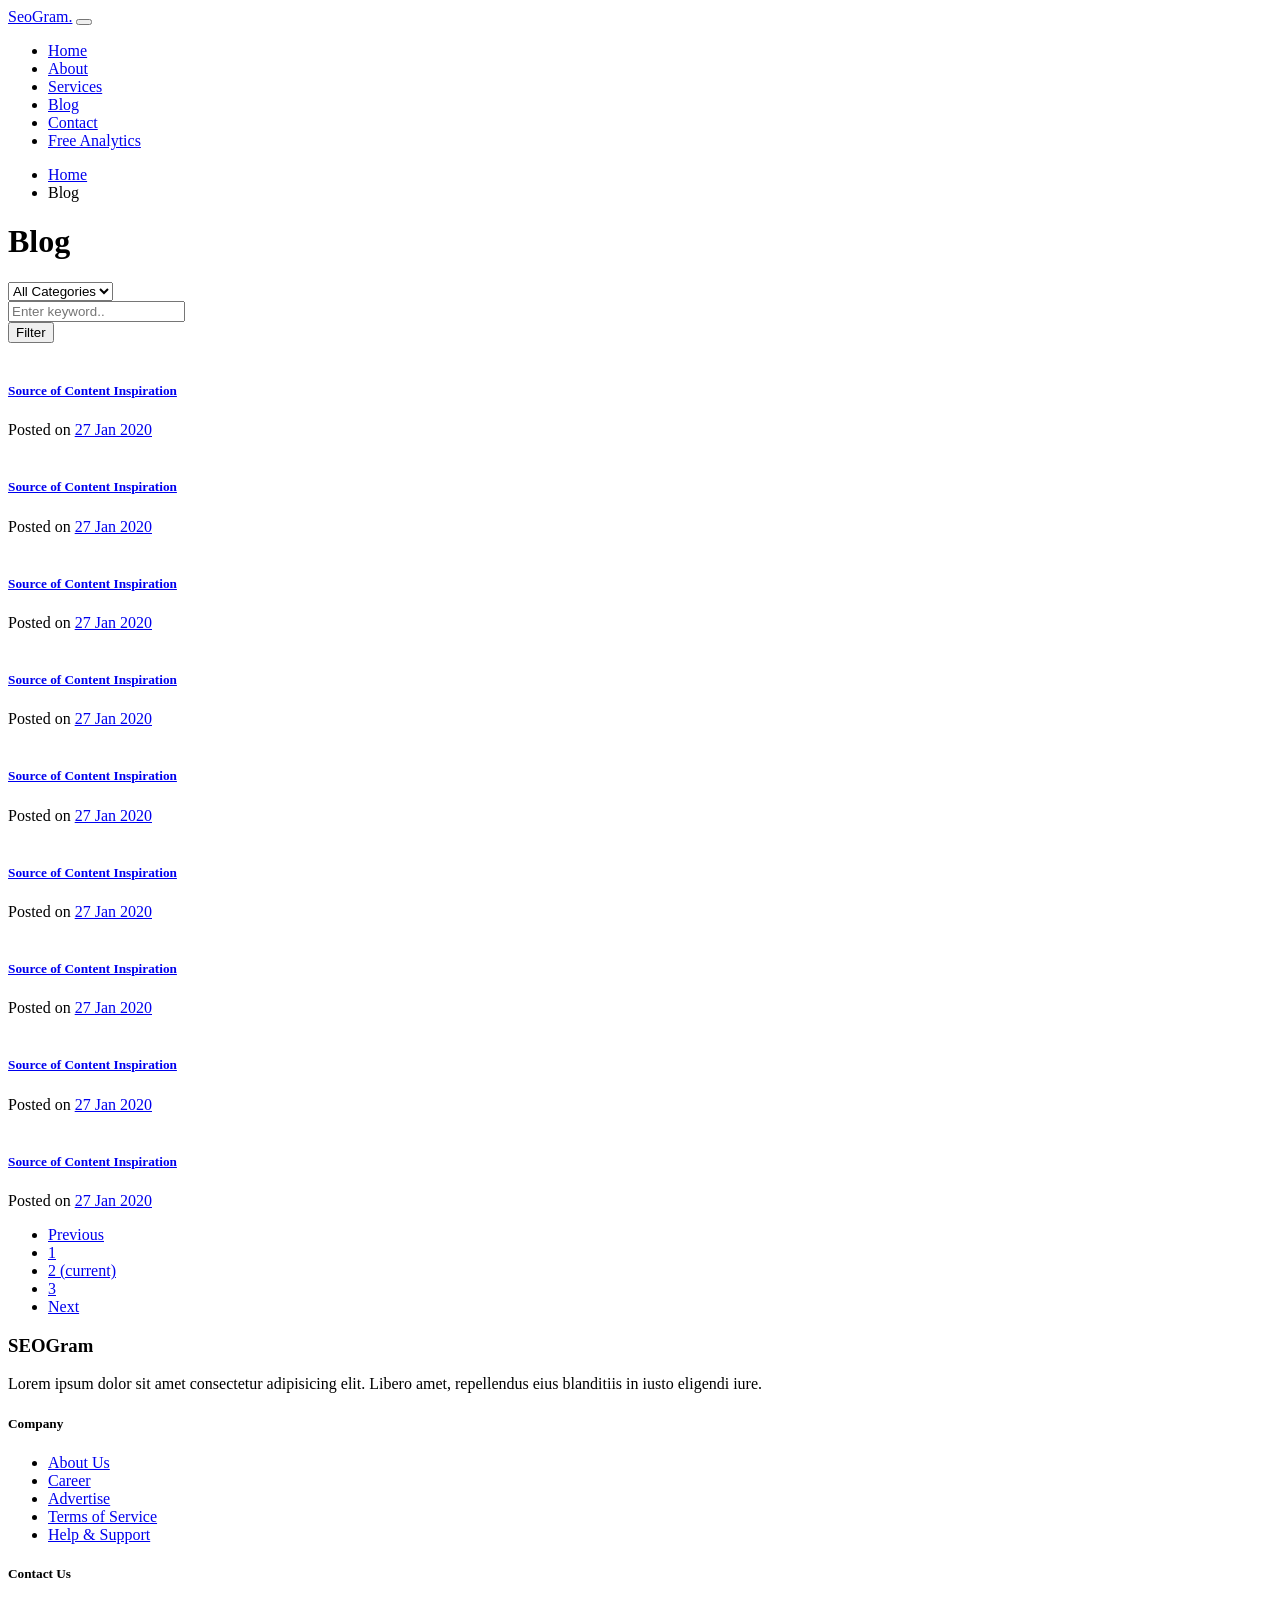
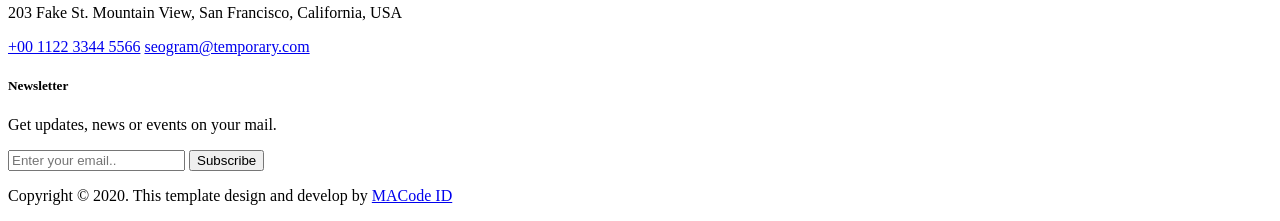
==== blog/index.html @ d282a87a "s" ====
<!DOCTYPE html>
<html lang="en">
<head>
  <meta charset="UTF-8">
  <meta name="viewport" content="width=device-width, initial-scale=1.0">

  <meta http-equiv="X-UA-Compatible" content="ie=edge">

  <meta name="copyright" content="MACode ID, https://macodeid.com/">

  <title>SeoGram - SEO Agency Template</title>

  <link rel="stylesheet" href="assets/css/maicons.css">

  <link rel="stylesheet" href="assets/css/bootstrap.css">

  <link rel="stylesheet" href="assets/vendor/animate/animate.css">

  <link rel="stylesheet" href="assets/css/theme.css">
</head>
<body>

  <!-- Back to top button -->
  <div class="back-to-top"></div>
  
  <header>
    <nav class="navbar navbar-expand-lg navbar-light bg-white sticky" data-offset="300">
      <div class="container">
        <a href="#" class="navbar-brand">Seo<span class="text-primary">Gram.</span></a>

        <button class="navbar-toggler" data-toggle="collapse" data-target="#navbarContent" aria-controls="navbarContent" aria-expanded="false" aria-label="Toggle navigation">
          <span class="navbar-toggler-icon"></span>
        </button>

        <div class="navbar-collapse collapsed" id="navbarContent">
          <ul class="navbar-nav ml-auto">
            <li class="nav-item">
              <a class="nav-link" href="index.html">Home</a>
            </li>
            <li class="nav-item">
              <a class="nav-link" href="about.html">About</a>
            </li>
            <li class="nav-item">
              <a class="nav-link" href="service.html">Services</a>
            </li>
            <li class="nav-item active">
              <a class="nav-link" href="blog.html">Blog</a>
            </li>
            <li class="nav-item">
              <a class="nav-link" href="contact.html">Contact</a>
            </li>
            <li class="nav-item">
              <a class="btn btn-primary ml-lg-2" href="#">Free Analytics</a>
            </li>
          </ul>
        </div>

      </div>
    </nav>

    <div class="container">
      <div class="page-banner">
        <div class="row justify-content-center align-items-center h-100">
          <div class="col-md-6">
            <nav aria-label="Breadcrumb">
              <ul class="breadcrumb justify-content-center py-0 bg-transparent">
                <li class="breadcrumb-item"><a href="index.html">Home</a></li>
                <li class="breadcrumb-item active">Blog</li>
              </ul>
            </nav>
            <h1 class="text-center">Blog</h1>
          </div>
        </div>
      </div>
    </div>
  </header>

  <div class="page-section">
    <div class="container">
      <div class="row">
        <div class="col-sm-10">
          <form action="#" class="form-search-blog">
            <div class="input-group">
              <div class="input-group-prepend">
                <select id="categories" class="custom-select bg-light">
                  <option>All Categories</option>
                  <option value="travel">Travel</option>
                  <option value="lifestyle">LifeStyle</option>
                  <option value="healthy">Healthy</option>
                  <option value="food">Food</option>
                </select>
              </div>
              <input type="text" class="form-control" placeholder="Enter keyword..">
            </div>
          </form>
        </div>
        <div class="col-sm-2 text-sm-right">
          <button class="btn btn-secondary">Filter <span class="mai-filter"></span></button>
        </div>
      </div>

      <div class="row my-5">
        <div class="col-lg-4 py-3">
          <div class="card-blog">
            <div class="header">
              <div class="post-thumb">
                <img src="assets/img/blog/blog-1.jpg" alt="">
              </div>
            </div>
            <div class="body">
              <h5 class="post-title"><a href="blog-details.html">Source of Content Inspiration</a></h5>
              <div class="post-date">Posted on <a href="#">27 Jan 2020</a></div>
            </div>
          </div>
        </div>
        
        <div class="col-lg-4 py-3">
          <div class="card-blog">
            <div class="header">
              <div class="post-thumb">
                <img src="assets/img/blog/blog-2.jpg" alt="">
              </div>
            </div>
            <div class="body">
              <h5 class="post-title"><a href="blog-details.html">Source of Content Inspiration</a></h5>
              <div class="post-date">Posted on <a href="#">27 Jan 2020</a></div>
            </div>
          </div>
        </div>

        <div class="col-lg-4 py-3">
          <div class="card-blog">
            <div class="header">
              <div class="post-thumb">
                <img src="assets/img/blog/blog-3.jpg" alt="">
              </div>
            </div>
            <div class="body">
              <h5 class="post-title"><a href="blog-details.html">Source of Content Inspiration</a></h5>
              <div class="post-date">Posted on <a href="#">27 Jan 2020</a></div>
            </div>
          </div>
        </div>

        <div class="col-lg-4 py-3">
          <div class="card-blog">
            <div class="header">
              <div class="post-thumb">
                <img src="assets/img/blog/blog-4.jpg" alt="">
              </div>
            </div>
            <div class="body">
              <h5 class="post-title"><a href="blog-details.html">Source of Content Inspiration</a></h5>
              <div class="post-date">Posted on <a href="#">27 Jan 2020</a></div>
            </div>
          </div>
        </div>
        
        <div class="col-lg-4 py-3">
          <div class="card-blog">
            <div class="header">
              <div class="post-thumb">
                <img src="assets/img/blog/blog-5.jpg" alt="">
              </div>
            </div>
            <div class="body">
              <h5 class="post-title"><a href="blog-details.html">Source of Content Inspiration</a></h5>
              <div class="post-date">Posted on <a href="#">27 Jan 2020</a></div>
            </div>
          </div>
        </div>

        <div class="col-lg-4 py-3">
          <div class="card-blog">
            <div class="header">
              <div class="post-thumb">
                <img src="assets/img/blog/blog-6.jpg" alt="">
              </div>
            </div>
            <div class="body">
              <h5 class="post-title"><a href="blog-details.html">Source of Content Inspiration</a></h5>
              <div class="post-date">Posted on <a href="#">27 Jan 2020</a></div>
            </div>
          </div>
        </div>

        <div class="col-lg-4 py-3">
          <div class="card-blog">
            <div class="header">
              <div class="post-thumb">
                <img src="assets/img/blog/blog-1.jpg" alt="">
              </div>
            </div>
            <div class="body">
              <h5 class="post-title"><a href="blog-details.html">Source of Content Inspiration</a></h5>
              <div class="post-date">Posted on <a href="#">27 Jan 2020</a></div>
            </div>
          </div>
        </div>
        
        <div class="col-lg-4 py-3">
          <div class="card-blog">
            <div class="header">
              <div class="post-thumb">
                <img src="assets/img/blog/blog-2.jpg" alt="">
              </div>
            </div>
            <div class="body">
              <h5 class="post-title"><a href="blog-details.html">Source of Content Inspiration</a></h5>
              <div class="post-date">Posted on <a href="#">27 Jan 2020</a></div>
            </div>
          </div>
        </div>

        <div class="col-lg-4 py-3">
          <div class="card-blog">
            <div class="header">
              <div class="post-thumb">
                <img src="assets/img/blog/blog-3.jpg" alt="">
              </div>
            </div>
            <div class="body">
              <h5 class="post-title"><a href="blog-details.html">Source of Content Inspiration</a></h5>
              <div class="post-date">Posted on <a href="#">27 Jan 2020</a></div>
            </div>
          </div>
        </div>

      </div>

      <nav aria-label="Page Navigation">
        <ul class="pagination justify-content-center">
          <li class="page-item disabled">
            <a class="page-link" href="#" tabindex="-1" aria-disabled="true">Previous</a>
          </li>
          <li class="page-item"><a class="page-link" href="#">1</a></li>
          <li class="page-item active" aria-current="page">
            <a class="page-link" href="#">2 <span class="sr-only">(current)</span></a>
          </li>
          <li class="page-item"><a class="page-link" href="#">3</a></li>
          <li class="page-item">
            <a class="page-link" href="#">Next</a>
          </li>
        </ul>
      </nav>

    </div>
  </div>

  <footer class="page-footer bg-image" style="background-image: url(../assets/img/world_pattern.svg);">
    <div class="container">
      <div class="row mb-5">
        <div class="col-lg-3 py-3">
          <h3>SEOGram</h3>
          <p>Lorem ipsum dolor sit amet consectetur adipisicing elit. Libero amet, repellendus eius blanditiis in iusto eligendi iure.</p>

          <div class="social-media-button">
            <a href="#"><span class="mai-logo-facebook-f"></span></a>
            <a href="#"><span class="mai-logo-twitter"></span></a>
            <a href="#"><span class="mai-logo-google-plus-g"></span></a>
            <a href="#"><span class="mai-logo-instagram"></span></a>
            <a href="#"><span class="mai-logo-youtube"></span></a>
          </div>
        </div>
        <div class="col-lg-3 py-3">
          <h5>Company</h5>
          <ul class="footer-menu">
            <li><a href="#">About Us</a></li>
            <li><a href="#">Career</a></li>
            <li><a href="#">Advertise</a></li>
            <li><a href="#">Terms of Service</a></li>
            <li><a href="#">Help & Support</a></li>
          </ul>
        </div>
        <div class="col-lg-3 py-3">
          <h5>Contact Us</h5>
          <p>203 Fake St. Mountain View, San Francisco, California, USA</p>
          <a href="#" class="footer-link">+00 1122 3344 5566</a>
          <a href="#" class="footer-link">seogram@temporary.com</a>
        </div>
        <div class="col-lg-3 py-3">
          <h5>Newsletter</h5>
          <p>Get updates, news or events on your mail.</p>
          <form action="#">
            <input type="text" class="form-control" placeholder="Enter your email..">
            <button type="submit" class="btn btn-success btn-block mt-2">Subscribe</button>
          </form>
        </div>
      </div>

      <p class="text-center" id="copyright">Copyright &copy; 2020. This template design and develop by <a href="https://macodeid.com/" target="_blank">MACode ID</a></p>
    </div>
  </footer>

<script src="assets/js/jquery-3.5.1.min.js"></script>

<script src="assets/js/bootstrap.bundle.min.js"></script>

<script src="assets/vendor/wow/wow.min.js"></script>

<script src="assets/js/theme.js"></script>

</body>
</html>
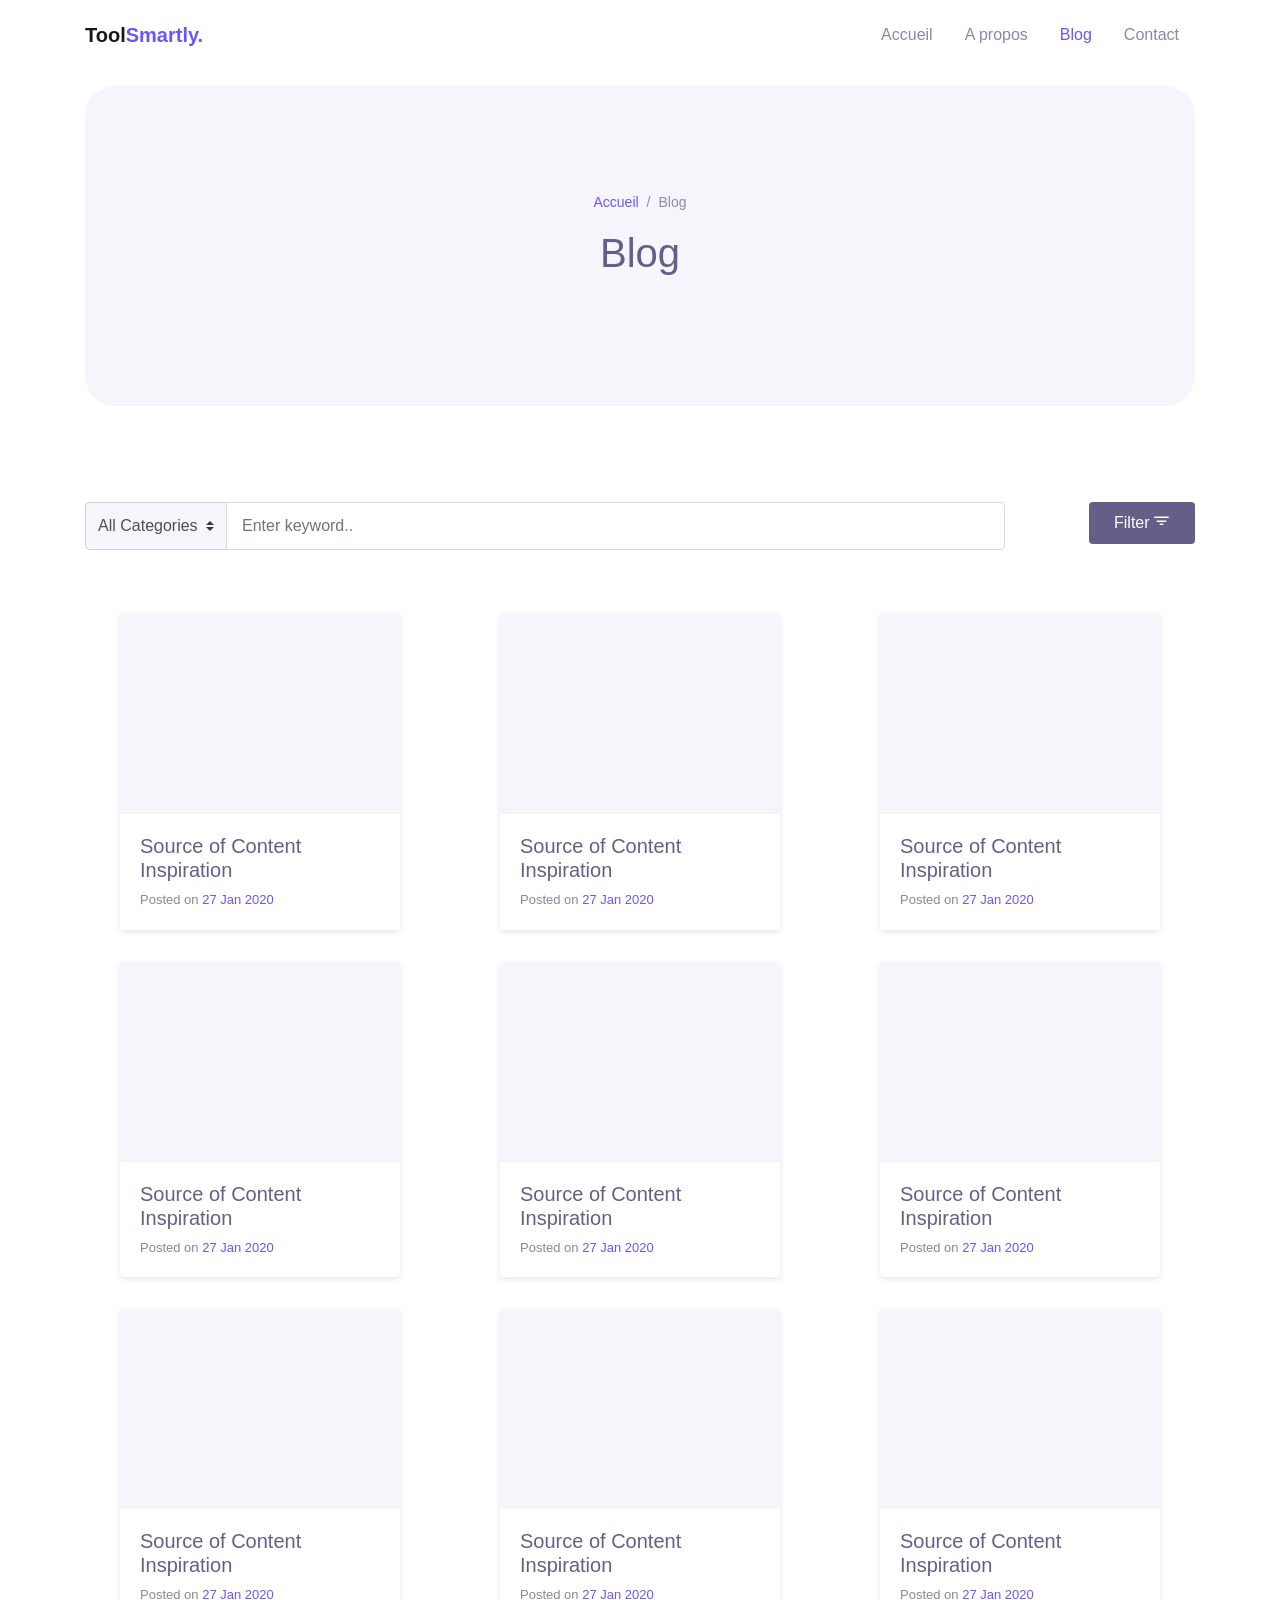
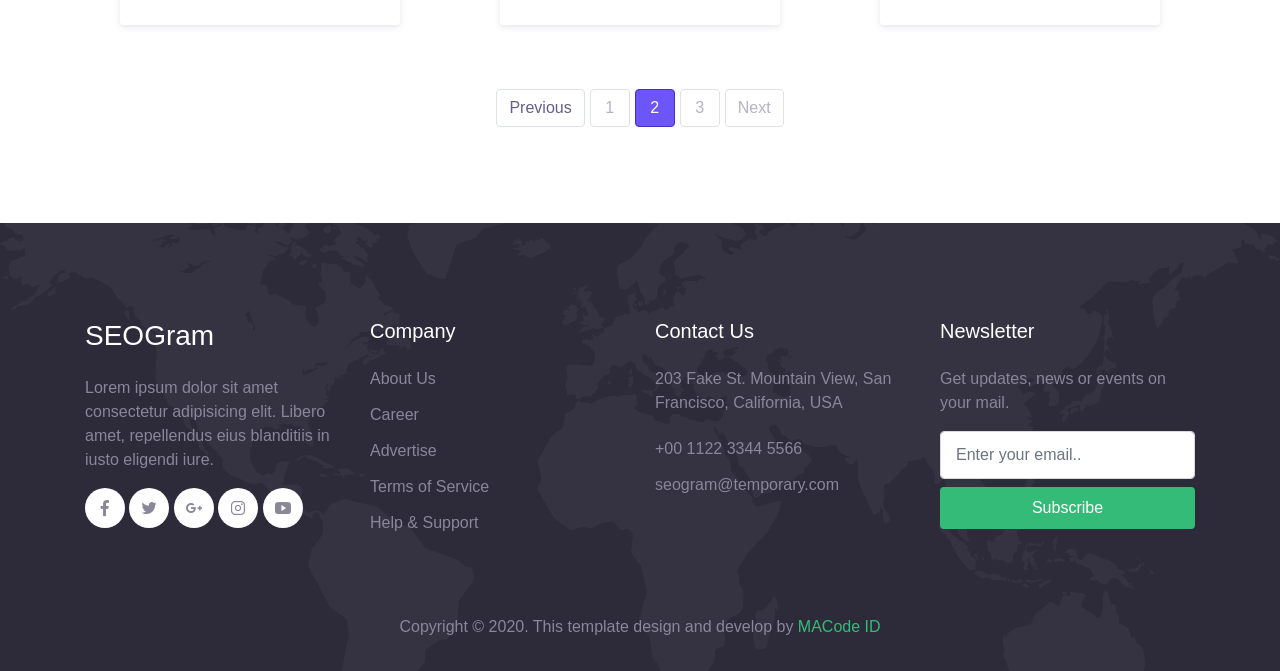
==== commit 8a64d5da: "s" ====
--- a/blog/index.html
+++ b/blog/index.html
@@ -1,22 +1,22 @@
 <!DOCTYPE html>
-<html lang="en">
+<html lang="fr">
 <head>
   <meta charset="UTF-8">
   <meta name="viewport" content="width=device-width, initial-scale=1.0">
 
   <meta http-equiv="X-UA-Compatible" content="ie=edge">
 
-  <meta name="copyright" content="MACode ID, https://macodeid.com/">
+  <meta name="copyright" content="ToolSmartly">
 
   <title>SeoGram - SEO Agency Template</title>
 
-  <link rel="stylesheet" href="assets/css/maicons.css">
-
-  <link rel="stylesheet" href="assets/css/bootstrap.css">
-
-  <link rel="stylesheet" href="assets/vendor/animate/animate.css">
-
-  <link rel="stylesheet" href="assets/css/theme.css">
+  <link rel="stylesheet" href="../assets/css/maicons.css">
+
+  <link rel="stylesheet" href="../assets/css/bootstrap.css">
+
+  <link rel="stylesheet" href="../assets/vendor/animate/animate.css">
+
+  <link rel="stylesheet" href="../assets/css/theme.css">
 </head>
 <body>
 
@@ -26,7 +26,7 @@
   <header>
     <nav class="navbar navbar-expand-lg navbar-light bg-white sticky" data-offset="300">
       <div class="container">
-        <a href="#" class="navbar-brand">Seo<span class="text-primary">Gram.</span></a>
+        <a href="/" class="navbar-brand">Tool<span class="text-primary">Smartly.</span></a>
 
         <button class="navbar-toggler" data-toggle="collapse" data-target="#navbarContent" aria-controls="navbarContent" aria-expanded="false" aria-label="Toggle navigation">
           <span class="navbar-toggler-icon"></span>
@@ -35,23 +35,19 @@
         <div class="navbar-collapse collapsed" id="navbarContent">
           <ul class="navbar-nav ml-auto">
             <li class="nav-item">
-              <a class="nav-link" href="index.html">Home</a>
+              <a class="nav-link" href="/">Accueil</a>
             </li>
             <li class="nav-item">
-              <a class="nav-link" href="about.html">About</a>
+              <a class="nav-link" href="a-propos">A propos</a>
             </li>
-            <li class="nav-item">
-              <a class="nav-link" href="service.html">Services</a>
-            </li>
+
             <li class="nav-item active">
               <a class="nav-link" href="blog.html">Blog</a>
             </li>
             <li class="nav-item">
               <a class="nav-link" href="contact.html">Contact</a>
             </li>
-            <li class="nav-item">
-              <a class="btn btn-primary ml-lg-2" href="#">Free Analytics</a>
-            </li>
+
           </ul>
         </div>
 
@@ -64,7 +60,7 @@
           <div class="col-md-6">
             <nav aria-label="Breadcrumb">
               <ul class="breadcrumb justify-content-center py-0 bg-transparent">
-                <li class="breadcrumb-item"><a href="index.html">Home</a></li>
+                <li class="breadcrumb-item"><a href="/">Accueil</a></li>
                 <li class="breadcrumb-item active">Blog</li>
               </ul>
             </nav>
@@ -292,13 +288,13 @@
     </div>
   </footer>
 
-<script src="assets/js/jquery-3.5.1.min.js"></script>
-
-<script src="assets/js/bootstrap.bundle.min.js"></script>
-
-<script src="assets/vendor/wow/wow.min.js"></script>
-
-<script src="assets/js/theme.js"></script>
+<script src="../assets/js/jquery-3.5.1.min.js"></script>
+
+<script src="../assets/js/bootstrap.bundle.min.js"></script>
+
+<script src="../assets/vendor/wow/wow.min.js"></script>
+
+<script src="../assets/js/theme.js"></script>
 
 </body>
 </html>
--- a/assets/css/maicons.css
+++ b/assets/css/maicons.css
@@ -0,0 +1,2634 @@
+@font-face {
+  font-family: 'maicons';
+  src:  url('../fonts/maicons.eot?c9nlkl');
+  src:  url('../fonts/maicons.eot?c9nlkl#iefix') format('embedded-opentype'),
+    url('../fonts/maicons.ttf?c9nlkl') format('truetype'),
+    url('../fonts/maicons.woff?c9nlkl') format('woff'),
+    url('../fonts/maicons.svg?c9nlkl#maicons') format('svg');
+  font-weight: normal;
+  font-style: normal;
+  font-display: block;
+}
+
+[class^="mai-"], [class*=" mai-"] {
+  /* use !important to prevent issues with browser extensions that change fonts */
+  font-family: 'maicons' !important;
+  speak: none;
+  font-style: normal;
+  font-weight: normal;
+  font-variant: normal;
+  text-transform: none;
+  line-height: 1;
+
+  /* Better Font Rendering =========== */
+  -webkit-font-smoothing: antialiased;
+  -moz-osx-font-smoothing: grayscale;
+}
+
+.mai-add:before {
+  content: "\e900";
+}
+.mai-add-circle:before {
+  content: "\e901";
+}
+.mai-add-circle-outline:before {
+  content: "\e902";
+}
+.mai-airplane:before {
+  content: "\e903";
+}
+.mai-airplane-outline:before {
+  content: "\e904";
+}
+.mai-alarm:before {
+  content: "\e905";
+}
+.mai-alarm-outline:before {
+  content: "\e906";
+}
+.mai-albums:before {
+  content: "\e907";
+}
+.mai-albums-outline:before {
+  content: "\e908";
+}
+.mai-alert:before {
+  content: "\e909";
+}
+.mai-alert-circle:before {
+  content: "\e90a";
+}
+.mai-alert-circle-outline:before {
+  content: "\e90b";
+}
+.mai-analytics:before {
+  content: "\e90c";
+}
+.mai-analytics-outline:before {
+  content: "\e90d";
+}
+.mai-aperture:before {
+  content: "\e90e";
+}
+.mai-aperture-outline:before {
+  content: "\e90f";
+}
+.mai-apps:before {
+  content: "\e910";
+}
+.mai-apps-outline:before {
+  content: "\e911";
+}
+.mai-archive:before {
+  content: "\e912";
+}
+.mai-archive-outline:before {
+  content: "\e913";
+}
+.mai-arrow-back:before {
+  content: "\e914";
+}
+.mai-arrow-back-circle:before {
+  content: "\e915";
+}
+.mai-arrow-back-circle-outline:before {
+  content: "\e916";
+}
+.mai-arrow-down:before {
+  content: "\e917";
+}
+.mai-arrow-down-circle:before {
+  content: "\e918";
+}
+.mai-arrow-down-circle-outline:before {
+  content: "\e919";
+}
+.mai-arrow-forward:before {
+  content: "\e91a";
+}
+.mai-arrow-forward-circle:before {
+  content: "\e91b";
+}
+.mai-arrow-forward-circle-outline:before {
+  content: "\e91c";
+}
+.mai-arrow-redo:before {
+  content: "\e91d";
+}
+.mai-arrow-redo-circle:before {
+  content: "\e91e";
+}
+.mai-arrow-redo-circle-outline:before {
+  content: "\e91f";
+}
+.mai-arrow-redo-outline:before {
+  content: "\e920";
+}
+.mai-arrow-undo:before {
+  content: "\e921";
+}
+.mai-arrow-undo-circle:before {
+  content: "\e922";
+}
+.mai-arrow-undo-circle-outline:before {
+  content: "\e923";
+}
+.mai-arrow-undo-outline:before {
+  content: "\e924";
+}
+.mai-arrow-up:before {
+  content: "\e925";
+}
+.mai-arrow-up-circle:before {
+  content: "\e926";
+}
+.mai-arrow-up-circle-outline:before {
+  content: "\e927";
+}
+.mai-at:before {
+  content: "\e928";
+}
+.mai-at-circle:before {
+  content: "\e929";
+}
+.mai-at-circle-outline:before {
+  content: "\e92a";
+}
+.mai-attach:before {
+  content: "\e92b";
+}
+.mai-attach-outline:before {
+  content: "\e92c";
+}
+.mai-backspace:before {
+  content: "\e92d";
+}
+.mai-backspace-outline:before {
+  content: "\e92e";
+}
+.mai-bandage:before {
+  content: "\e92f";
+}
+.mai-bandage-outline:before {
+  content: "\e930";
+}
+.mai-bar-chart:before {
+  content: "\e932";
+}
+.mai-bar-chart-outline:before {
+  content: "\e933";
+}
+.mai-barbell:before {
+  content: "\e931";
+}
+.mai-barcode:before {
+  content: "\e934";
+}
+.mai-barcode-outline:before {
+  content: "\e935";
+}
+.mai-baseball:before {
+  content: "\e936";
+}
+.mai-baseball-outline:before {
+  content: "\e937";
+}
+.mai-basket:before {
+  content: "\e938";
+}
+.mai-basket-outline:before {
+  content: "\e93b";
+}
+.mai-basketball:before {
+  content: "\e939";
+}
+.mai-basketball-outline:before {
+  content: "\e93a";
+}
+.mai-battery-charging:before {
+  content: "\e93c";
+}
+.mai-battery-dead:before {
+  content: "\e93d";
+}
+.mai-battery-full:before {
+  content: "\e93e";
+}
+.mai-battery-half:before {
+  content: "\e93f";
+}
+.mai-beaker:before {
+  content: "\e940";
+}
+.mai-beaker-outline:before {
+  content: "\e941";
+}
+.mai-bed:before {
+  content: "\e942";
+}
+.mai-bed-outline:before {
+  content: "\e943";
+}
+.mai-beer:before {
+  content: "\e944";
+}
+.mai-beer-outline:before {
+  content: "\e945";
+}
+.mai-bicycle:before {
+  content: "\e946";
+}
+.mai-bluetooth:before {
+  content: "\e947";
+}
+.mai-boat:before {
+  content: "\e948";
+}
+.mai-boat-outline:before {
+  content: "\e949";
+}
+.mai-body:before {
+  content: "\e94a";
+}
+.mai-body-outline:before {
+  content: "\e94b";
+}
+.mai-bonfire:before {
+  content: "\e94c";
+}
+.mai-bonfire-outline:before {
+  content: "\e94d";
+}
+.mai-book:before {
+  content: "\e94e";
+}
+.mai-book-outline:before {
+  content: "\e953";
+}
+.mai-bookmark:before {
+  content: "\e94f";
+}
+.mai-bookmark-outline:before {
+  content: "\e950";
+}
+.mai-bookmarks:before {
+  content: "\e951";
+}
+.mai-bookmarks-outline:before {
+  content: "\e952";
+}
+.mai-briefcase:before {
+  content: "\e954";
+}
+.mai-briefcase-outline:before {
+  content: "\e955";
+}
+.mai-browsers:before {
+  content: "\e956";
+}
+.mai-browsers-outline:before {
+  content: "\e957";
+}
+.mai-brush:before {
+  content: "\e958";
+}
+.mai-brush-outline:before {
+  content: "\e959";
+}
+.mai-bug:before {
+  content: "\e95a";
+}
+.mai-bug-outline:before {
+  content: "\e95b";
+}
+.mai-build:before {
+  content: "\e95c";
+}
+.mai-build-outline:before {
+  content: "\e95d";
+}
+.mai-bulb:before {
+  content: "\e95e";
+}
+.mai-bulb-outline:before {
+  content: "\e95f";
+}
+.mai-bus:before {
+  content: "\e960";
+}
+.mai-bus-outline:before {
+  content: "\e963";
+}
+.mai-business:before {
+  content: "\e961";
+}
+.mai-business-outline:before {
+  content: "\e962";
+}
+.mai-cafe:before {
+  content: "\e964";
+}
+.mai-cafe-outline:before {
+  content: "\e965";
+}
+.mai-calculator:before {
+  content: "\e966";
+}
+.mai-calculator-outline:before {
+  content: "\e967";
+}
+.mai-calendar:before {
+  content: "\e968";
+}
+.mai-calendar-outline:before {
+  content: "\e969";
+}
+.mai-call:before {
+  content: "\e96a";
+}
+.mai-call-outline:before {
+  content: "\e96b";
+}
+.mai-camera:before {
+  content: "\e96c";
+}
+.mai-camera-outline:before {
+  content: "\e96d";
+}
+.mai-camera-reverse:before {
+  content: "\e96e";
+}
+.mai-camera-reverse-outline:before {
+  content: "\e96f";
+}
+.mai-car:before {
+  content: "\e970";
+}
+.mai-car-outline:before {
+  content: "\e97f";
+}
+.mai-car-sport:before {
+  content: "\e980";
+}
+.mai-car-sport-outline:before {
+  content: "\e981";
+}
+.mai-card:before {
+  content: "\e971";
+}
+.mai-card-outline:before {
+  content: "\e972";
+}
+.mai-caret-back:before {
+  content: "\e973";
+}
+.mai-caret-back-circle:before {
+  content: "\e974";
+}
+.mai-caret-back-circle-outline:before {
+  content: "\e975";
+}
+.mai-caret-down:before {
+  content: "\e976";
+}
+.mai-caret-down-circle:before {
+  content: "\e977";
+}
+.mai-caret-down-circle-outline:before {
+  content: "\e978";
+}
+.mai-caret-forward:before {
+  content: "\e979";
+}
+.mai-caret-forward-circle:before {
+  content: "\e97a";
+}
+.mai-caret-forward-circle-outline:before {
+  content: "\e97b";
+}
+.mai-caret-up:before {
+  content: "\e97c";
+}
+.mai-caret-up-circle:before {
+  content: "\e97d";
+}
+.mai-caret-up-circle-outline:before {
+  content: "\e97e";
+}
+.mai-cart:before {
+  content: "\e982";
+}
+.mai-cart-outline:before {
+  content: "\e983";
+}
+.mai-cash:before {
+  content: "\e984";
+}
+.mai-cash-outline:before {
+  content: "\e985";
+}
+.mai-chatbox:before {
+  content: "\e986";
+}
+.mai-chatbox-ellipses:before {
+  content: "\e987";
+}
+.mai-chatbox-ellipses-outline:before {
+  content: "\e988";
+}
+.mai-chatbox-outline:before {
+  content: "\e989";
+}
+.mai-chatbubble:before {
+  content: "\e98a";
+}
+.mai-chatbubble-ellipses:before {
+  content: "\e98b";
+}
+.mai-chatbubble-ellipses-outline:before {
+  content: "\e98c";
+}
+.mai-chatbubble-outline:before {
+  content: "\e98d";
+}
+.mai-chatbubbles:before {
+  content: "\e98e";
+}
+.mai-chatbubbles-outline:before {
+  content: "\e98f";
+}
+.mai-checkbox:before {
+  content: "\e990";
+}
+.mai-checkbox-outline:before {
+  content: "\e991";
+}
+.mai-checkmark:before {
+  content: "\e992";
+}
+.mai-checkmark-circle:before {
+  content: "\e993";
+}
+.mai-checkmark-circle-outline:before {
+  content: "\e994";
+}
+.mai-checkmark-done:before {
+  content: "\e995";
+}
+.mai-checkmark-done-circle:before {
+  content: "\e996";
+}
+.mai-checkmark-done-circle-outline:before {
+  content: "\e997";
+}
+.mai-chevron-back:before {
+  content: "\e998";
+}
+.mai-chevron-back-circle:before {
+  content: "\e999";
+}
+.mai-chevron-back-circle-outline:before {
+  content: "\e99a";
+}
+.mai-chevron-down:before {
+  content: "\e99b";
+}
+.mai-chevron-down-circle:before {
+  content: "\e99c";
+}
+.mai-chevron-down-circle-outline:before {
+  content: "\e99d";
+}
+.mai-chevron-forward:before {
+  content: "\e99e";
+}
+.mai-chevron-forward-circle:before {
+  content: "\e99f";
+}
+.mai-chevron-forward-circle-outline:before {
+  content: "\e9a0";
+}
+.mai-chevron-up:before {
+  content: "\e9a1";
+}
+.mai-chevron-up-circle:before {
+  content: "\e9a2";
+}
+.mai-chevron-up-circle-outline:before {
+  content: "\e9a3";
+}
+.mai-clipboard:before {
+  content: "\e9a4";
+}
+.mai-clipboard-outline:before {
+  content: "\e9a5";
+}
+.mai-close:before {
+  content: "\e9a6";
+}
+.mai-close-circle:before {
+  content: "\e9a7";
+}
+.mai-close-circle-outline:before {
+  content: "\e9a8";
+}
+.mai-cloud:before {
+  content: "\e9a9";
+}
+.mai-cloud-circle:before {
+  content: "\e9aa";
+}
+.mai-cloud-circle-outline:before {
+  content: "\e9ab";
+}
+.mai-cloud-done:before {
+  content: "\e9ac";
+}
+.mai-cloud-done-outline:before {
+  content: "\e9ad";
+}
+.mai-cloud-download:before {
+  content: "\e9ae";
+}
+.mai-cloud-download-outline:before {
+  content: "\e9af";
+}
+.mai-cloud-offline:before {
+  content: "\e9b0";
+}
+.mai-cloud-offline-outline:before {
+  content: "\e9b1";
+}
+.mai-cloud-outline:before {
+  content: "\e9b2";
+}
+.mai-cloud-upload:before {
+  content: "\e9b3";
+}
+.mai-cloud-upload-outline:before {
+  content: "\e9b4";
+}
+.mai-cloudy:before {
+  content: "\e9b5";
+}
+.mai-cloudy-night:before {
+  content: "\e9b6";
+}
+.mai-cloudy-night-outline:before {
+  content: "\e9b7";
+}
+.mai-cloudy-outline:before {
+  content: "\e9b8";
+}
+.mai-code:before {
+  content: "\e9b9";
+}
+.mai-code-download:before {
+  content: "\e9ba";
+}
+.mai-code-slash:before {
+  content: "\e9bb";
+}
+.mai-code-working:before {
+  content: "\e9bc";
+}
+.mai-cog:before {
+  content: "\e9bd";
+}
+.mai-color-fill:before {
+  content: "\e9be";
+}
+.mai-color-fill-outline:before {
+  content: "\e9bf";
+}
+.mai-color-filter:before {
+  content: "\e9c0";
+}
+.mai-color-filter-outline:before {
+  content: "\e9c1";
+}
+.mai-color-palette:before {
+  content: "\e9c2";
+}
+.mai-color-palette-outline:before {
+  content: "\e9c3";
+}
+.mai-color-wand:before {
+  content: "\e9c4";
+}
+.mai-color-wand-outline:before {
+  content: "\e9c5";
+}
+.mai-compass:before {
+  content: "\e9c6";
+}
+.mai-compass-outline:before {
+  content: "\e9c7";
+}
+.mai-construct:before {
+  content: "\e9c8";
+}
+.mai-construct-outline:before {
+  content: "\e9c9";
+}
+.mai-contract:before {
+  content: "\e9ca";
+}
+.mai-contrast:before {
+  content: "\e9cb";
+}
+.mai-copy:before {
+  content: "\e9cc";
+}
+.mai-copy-outline:before {
+  content: "\e9cd";
+}
+.mai-create:before {
+  content: "\e9ce";
+}
+.mai-create-outline:before {
+  content: "\e9cf";
+}
+.mai-crop:before {
+  content: "\e9d0";
+}
+.mai-cube:before {
+  content: "\e9d1";
+}
+.mai-cube-outline:before {
+  content: "\e9d2";
+}
+.mai-cut:before {
+  content: "\e9d3";
+}
+.mai-desktop:before {
+  content: "\e9d4";
+}
+.mai-desktop-outline:before {
+  content: "\e9d5";
+}
+.mai-disc:before {
+  content: "\e9d6";
+}
+.mai-disc-outline:before {
+  content: "\e9d7";
+}
+.mai-document:before {
+  content: "\e9d8";
+}
+.mai-document-outline:before {
+  content: "\e9d9";
+}
+.mai-document-text:before {
+  content: "\e9dc";
+}
+.mai-document-text-outline:before {
+  content: "\e9dd";
+}
+.mai-documents:before {
+  content: "\e9da";
+}
+.mai-documents-outline:before {
+  content: "\e9db";
+}
+.mai-download:before {
+  content: "\e9de";
+}
+.mai-download-outline:before {
+  content: "\e9df";
+}
+.mai-duplicate:before {
+  content: "\e9e0";
+}
+.mai-duplicate-outline:before {
+  content: "\e9e1";
+}
+.mai-ear:before {
+  content: "\e9e2";
+}
+.mai-ear-outline:before {
+  content: "\e9e3";
+}
+.mai-earth:before {
+  content: "\e9e4";
+}
+.mai-earth-outline:before {
+  content: "\e9e5";
+}
+.mai-easel:before {
+  content: "\e9e6";
+}
+.mai-easel-outline:before {
+  content: "\e9e7";
+}
+.mai-egg:before {
+  content: "\e9e8";
+}
+.mai-egg-outline:before {
+  content: "\e9e9";
+}
+.mai-ellipse:before {
+  content: "\e9ea";
+}
+.mai-ellipse-outline:before {
+  content: "\e9eb";
+}
+.mai-ellipsis-horizontal:before {
+  content: "\e9ec";
+}
+.mai-ellipsis-horizontal-circle:before {
+  content: "\e9ed";
+}
+.mai-ellipsis-vertical:before {
+  content: "\e9ee";
+}
+.mai-ellipsis-vertical-circle:before {
+  content: "\e9ef";
+}
+.mai-enter:before {
+  content: "\e9f0";
+}
+.mai-enter-outline:before {
+  content: "\e9f1";
+}
+.mai-exit:before {
+  content: "\e9f2";
+}
+.mai-exit-outline:before {
+  content: "\e9f3";
+}
+.mai-expand:before {
+  content: "\e9f4";
+}
+.mai-eye:before {
+  content: "\e9f5";
+}
+.mai-eye-off:before {
+  content: "\e9f8";
+}
+.mai-eye-off-outline:before {
+  content: "\e9f9";
+}
+.mai-eye-outline:before {
+  content: "\e9fa";
+}
+.mai-eyedrop:before {
+  content: "\e9f6";
+}
+.mai-eyedrop-outline:before {
+  content: "\e9f7";
+}
+.mai-fast-food:before {
+  content: "\e9fb";
+}
+.mai-fast-food-outline:before {
+  content: "\e9fc";
+}
+.mai-female:before {
+  content: "\e9fd";
+}
+.mai-file-tray:before {
+  content: "\e9fe";
+}
+.mai-file-tray-full:before {
+  content: "\e9ff";
+}
+.mai-file-tray-full-outline:before {
+  content: "\ea00";
+}
+.mai-file-tray-outline:before {
+  content: "\ea01";
+}
+.mai-film:before {
+  content: "\ea02";
+}
+.mai-film-outline:before {
+  content: "\ea03";
+}
+.mai-filter:before {
+  content: "\ea04";
+}
+.mai-finger-print:before {
+  content: "\ea05";
+}
+.mai-fitness:before {
+  content: "\ea06";
+}
+.mai-fitness-outline:before {
+  content: "\ea07";
+}
+.mai-flag:before {
+  content: "\ea08";
+}
+.mai-flag-outline:before {
+  content: "\ea09";
+}
+.mai-flame:before {
+  content: "\ea0a";
+}
+.mai-flame-outline:before {
+  content: "\ea0b";
+}
+.mai-flash:before {
+  content: "\ea0c";
+}
+.mai-flash-off:before {
+  content: "\ea0f";
+}
+.mai-flash-off-outline:before {
+  content: "\ea10";
+}
+.mai-flash-outline:before {
+  content: "\ea11";
+}
+.mai-flashlight:before {
+  content: "\ea0d";
+}
+.mai-flashlight-outline:before {
+  content: "\ea0e";
+}
+.mai-flask:before {
+  content: "\ea12";
+}
+.mai-flask-outline:before {
+  content: "\ea13";
+}
+.mai-flower:before {
+  content: "\ea14";
+}
+.mai-flower-outline:before {
+  content: "\ea15";
+}
+.mai-folder:before {
+  content: "\ea16";
+}
+.mai-folder-open:before {
+  content: "\ea17";
+}
+.mai-folder-open-outline:before {
+  content: "\ea18";
+}
+.mai-folder-outline:before {
+  content: "\ea19";
+}
+.mai-football:before {
+  content: "\ea1a";
+}
+.mai-football-outline:before {
+  content: "\ea1b";
+}
+.mai-funnel:before {
+  content: "\ea1c";
+}
+.mai-funnel-outline:before {
+  content: "\ea1d";
+}
+.mai-game-controller:before {
+  content: "\ea1e";
+}
+.mai-game-controller-outline:before {
+  content: "\ea1f";
+}
+.mai-gift:before {
+  content: "\ea20";
+}
+.mai-gift-outline:before {
+  content: "\ea21";
+}
+.mai-git-branch:before {
+  content: "\ea22";
+}
+.mai-git-commit:before {
+  content: "\ea23";
+}
+.mai-git-compare:before {
+  content: "\ea24";
+}
+.mai-git-merge:before {
+  content: "\ea25";
+}
+.mai-git-network:before {
+  content: "\ea26";
+}
+.mai-git-pull-request:before {
+  content: "\ea27";
+}
+.mai-glasses:before {
+  content: "\ea28";
+}
+.mai-glasses-outline:before {
+  content: "\ea29";
+}
+.mai-globe:before {
+  content: "\ea2a";
+}
+.mai-globe-outline:before {
+  content: "\ea2b";
+}
+.mai-golf:before {
+  content: "\ea2c";
+}
+.mai-golf-outline:before {
+  content: "\ea2d";
+}
+.mai-grid:before {
+  content: "\ea2e";
+}
+.mai-grid-outline:before {
+  content: "\ea2f";
+}
+.mai-hammer:before {
+  content: "\ea30";
+}
+.mai-hammer-outline:before {
+  content: "\ea31";
+}
+.mai-hand-left:before {
+  content: "\ea32";
+}
+.mai-hand-left-outline:before {
+  content: "\ea33";
+}
+.mai-hand-right:before {
+  content: "\ea34";
+}
+.mai-hand-right-outline:before {
+  content: "\ea35";
+}
+.mai-happy:before {
+  content: "\ea36";
+}
+.mai-happy-outline:before {
+  content: "\ea37";
+}
+.mai-hardware-chip:before {
+  content: "\ea38";
+}
+.mai-hardware-chip-outline:before {
+  content: "\ea39";
+}
+.mai-headset:before {
+  content: "\ea3a";
+}
+.mai-headset-outline:before {
+  content: "\ea3b";
+}
+.mai-heart:before {
+  content: "\ea3c";
+}
+.mai-heart-circle:before {
+  content: "\ea3d";
+}
+.mai-heart-circle-outline:before {
+  content: "\ea3e";
+}
+.mai-heart-dislike:before {
+  content: "\ea3f";
+}
+.mai-heart-dislike-circle:before {
+  content: "\ea40";
+}
+.mai-heart-dislike-circle-outline:before {
+  content: "\ea41";
+}
+.mai-heart-dislike-outline:before {
+  content: "\ea42";
+}
+.mai-heart-half:before {
+  content: "\ea43";
+}
+.mai-heart-half-outline:before {
+  content: "\ea44";
+}
+.mai-heart-outline:before {
+  content: "\ea45";
+}
+.mai-help:before {
+  content: "\ea46";
+}
+.mai-help-buoy:before {
+  content: "\ea47";
+}
+.mai-help-buoy-outline:before {
+  content: "\ea48";
+}
+.mai-help-circle:before {
+  content: "\ea49";
+}
+.mai-help-circle-outline:before {
+  content: "\ea4a";
+}
+.mai-home:before {
+  content: "\ea4b";
+}
+.mai-home-outline:before {
+  content: "\ea4c";
+}
+.mai-hourglass:before {
+  content: "\ea4d";
+}
+.mai-hourglass-outline:before {
+  content: "\ea4e";
+}
+.mai-ice-cream:before {
+  content: "\ea4f";
+}
+.mai-ice-cream-outline:before {
+  content: "\ea50";
+}
+.mai-image:before {
+  content: "\ea51";
+}
+.mai-image-outline:before {
+  content: "\ea52";
+}
+.mai-images:before {
+  content: "\ea53";
+}
+.mai-images-outline:before {
+  content: "\ea54";
+}
+.mai-infinite:before {
+  content: "\ea55";
+}
+.mai-information:before {
+  content: "\ea56";
+}
+.mai-information-circle:before {
+  content: "\ea57";
+}
+.mai-information-circle-outline:before {
+  content: "\ea58";
+}
+.mai-journal:before {
+  content: "\ea59";
+}
+.mai-journal-outline:before {
+  content: "\ea5a";
+}
+.mai-key:before {
+  content: "\ea5b";
+}
+.mai-key-outline:before {
+  content: "\ea5c";
+}
+.mai-keypad:before {
+  content: "\ea5d";
+}
+.mai-keypad-outline:before {
+  content: "\ea5e";
+}
+.mai-language:before {
+  content: "\ea5f";
+}
+.mai-laptop:before {
+  content: "\ea60";
+}
+.mai-laptop-outline:before {
+  content: "\ea61";
+}
+.mai-layers:before {
+  content: "\ea62";
+}
+.mai-layers-outline:before {
+  content: "\ea63";
+}
+.mai-leaf:before {
+  content: "\ea64";
+}
+.mai-leaf-outline:before {
+  content: "\ea65";
+}
+.mai-library:before {
+  content: "\ea66";
+}
+.mai-library-outline:before {
+  content: "\ea67";
+}
+.mai-link:before {
+  content: "\ea68";
+}
+.mai-list:before {
+  content: "\ea69";
+}
+.mai-list-circle:before {
+  content: "\ea6a";
+}
+.mai-list-circle-outline:before {
+  content: "\ea6b";
+}
+.mai-locate:before {
+  content: "\ea6c";
+}
+.mai-location:before {
+  content: "\ea6d";
+}
+.mai-location-outline:before {
+  content: "\ea6e";
+}
+.mai-lock-closed:before {
+  content: "\ea6f";
+}
+.mai-lock-closed-outline:before {
+  content: "\ea70";
+}
+.mai-lock-open:before {
+  content: "\ea71";
+}
+.mai-lock-open-outline:before {
+  content: "\ea72";
+}
+.mai-log-in:before {
+  content: "\ea73";
+}
+.mai-log-in-outline:before {
+  content: "\ea74";
+}
+.mai-log-out:before {
+  content: "\ea75";
+}
+.mai-log-out-outline:before {
+  content: "\ea76";
+}
+.mai-logo-500px:before {
+  content: "\ea8e";
+}
+.mai-logo-accessible-icon:before {
+  content: "\eaef";
+}
+.mai-logo-accusoft:before {
+  content: "\eba2";
+}
+.mai-logo-algolia:before {
+  content: "\eba3";
+}
+.mai-logo-alipay:before {
+  content: "\eba4";
+}
+.mai-logo-amazon:before {
+  content: "\eba5";
+}
+.mai-logo-amplify:before {
+  content: "\eba6";
+}
+.mai-logo-android:before {
+  content: "\eba7";
+}
+.mai-logo-angular:before {
+  content: "\eba8";
+}
+.mai-logo-apple:before {
+  content: "\eba9";
+}
+.mai-logo-apple-appstore:before {
+  content: "\ebaa";
+}
+.mai-logo-aws:before {
+  content: "\ebab";
+}
+.mai-logo-behance:before {
+  content: "\ebac";
+}
+.mai-logo-bitbucket:before {
+  content: "\ebad";
+}
+.mai-logo-bitcoin:before {
+  content: "\ebae";
+}
+.mai-logo-blackberry:before {
+  content: "\ebaf";
+}
+.mai-logo-blogger:before {
+  content: "\ebb0";
+}
+.mai-logo-buffer:before {
+  content: "\ebb1";
+}
+.mai-logo-buysellads:before {
+  content: "\ebb2";
+}
+.mai-logo-capacitor:before {
+  content: "\ebb3";
+}
+.mai-logo-cc-amazon-pay:before {
+  content: "\ebb4";
+}
+.mai-logo-cc-amex:before {
+  content: "\ebb5";
+}
+.mai-logo-cc-apple-pay:before {
+  content: "\ebb6";
+}
+.mai-logo-cc-diners-club:before {
+  content: "\ebb7";
+}
+.mai-logo-cc-discover:before {
+  content: "\ebb8";
+}
+.mai-logo-cc-jcb:before {
+  content: "\ebb9";
+}
+.mai-logo-cc-mastercard:before {
+  content: "\ebba";
+}
+.mai-logo-cc-paypal:before {
+  content: "\ebbb";
+}
+.mai-logo-cc-stripe:before {
+  content: "\ebbc";
+}
+.mai-logo-cc-visa:before {
+  content: "\ebbd";
+}
+.mai-logo-chrome:before {
+  content: "\ebbe";
+}
+.mai-logo-closed-captioning:before {
+  content: "\ebbf";
+}
+.mai-logo-codepen:before {
+  content: "\ebc0";
+}
+.mai-logo-cpanel:before {
+  content: "\ebc1";
+}
+.mai-logo-creative-commons:before {
+  content: "\ebc2";
+}
+.mai-logo-css3:before {
+  content: "\ebc3";
+}
+.mai-logo-cuttlefish:before {
+  content: "\ebc4";
+}
+.mai-logo-d-and-d:before {
+  content: "\ebc5";
+}
+.mai-logo-dashcube:before {
+  content: "\ebc6";
+}
+.mai-logo-designernews:before {
+  content: "\ebc7";
+}
+.mai-logo-deviantart:before {
+  content: "\ebc8";
+}
+.mai-logo-digg:before {
+  content: "\ebc9";
+}
+.mai-logo-digital-ocean:before {
+  content: "\ebca";
+}
+.mai-logo-discord:before {
+  content: "\ebcb";
+}
+.mai-logo-discourse:before {
+  content: "\ebcc";
+}
+.mai-logo-dochub:before {
+  content: "\ebcd";
+}
+.mai-logo-docker:before {
+  content: "\ebce";
+}
+.mai-logo-dribbble:before {
+  content: "\ebcf";
+}
+.mai-logo-dropbox:before {
+  content: "\ebd0";
+}
+.mai-logo-drupal:before {
+  content: "\ebd1";
+}
+.mai-logo-dyalog:before {
+  content: "\ebd2";
+}
+.mai-logo-earlybirds:before {
+  content: "\ebd3";
+}
+.mai-logo-ebay:before {
+  content: "\ebd4";
+}
+.mai-logo-edge:before {
+  content: "\ebd5";
+}
+.mai-logo-electron:before {
+  content: "\ebd6";
+}
+.mai-logo-elementor:before {
+  content: "\ebd7";
+}
+.mai-logo-ello:before {
+  content: "\ebd8";
+}
+.mai-logo-ember:before {
+  content: "\ebd9";
+}
+.mai-logo-empire:before {
+  content: "\ebda";
+}
+.mai-logo-envira:before {
+  content: "\ebdb";
+}
+.mai-logo-erlang:before {
+  content: "\ebdc";
+}
+.mai-logo-etsy:before {
+  content: "\ebdd";
+}
+.mai-logo-euro:before {
+  content: "\ebde";
+}
+.mai-logo-expeditedssl:before {
+  content: "\ebdf";
+}
+.mai-logo-facebook:before {
+  content: "\ebe0";
+}
+.mai-logo-facebook-f:before {
+  content: "\ebe1";
+}
+.mai-logo-facebook-messenger:before {
+  content: "\ebe2";
+}
+.mai-logo-firebase:before {
+  content: "\ebe3";
+}
+.mai-logo-firefox:before {
+  content: "\ebe4";
+}
+.mai-logo-flickr:before {
+  content: "\ebe5";
+}
+.mai-logo-flipboard:before {
+  content: "\ebe6";
+}
+.mai-logo-fly:before {
+  content: "\ebe7";
+}
+.mai-logo-foursquare:before {
+  content: "\ebe8";
+}
+.mai-logo-freebsd:before {
+  content: "\ebe9";
+}
+.mai-logo-gg:before {
+  content: "\ebea";
+}
+.mai-logo-git:before {
+  content: "\ebeb";
+}
+.mai-logo-github:before {
+  content: "\ebec";
+}
+.mai-logo-github-alt:before {
+  content: "\ebed";
+}
+.mai-logo-gitlab:before {
+  content: "\ebee";
+}
+.mai-logo-gitter:before {
+  content: "\ebef";
+}
+.mai-logo-glide:before {
+  content: "\ebf0";
+}
+.mai-logo-glide-g:before {
+  content: "\ebf1";
+}
+.mai-logo-google:before {
+  content: "\ebf2";
+}
+.mai-logo-google-drive:before {
+  content: "\ebf3";
+}
+.mai-logo-google-play:before {
+  content: "\ebf4";
+}
+.mai-logo-google-playstore:before {
+  content: "\ebf5";
+}
+.mai-logo-google-plus:before {
+  content: "\ebf6";
+}
+.mai-logo-google-plus-g:before {
+  content: "\ebf7";
+}
+.mai-logo-google-wallet:before {
+  content: "\ebf8";
+}
+.mai-logo-grunt:before {
+  content: "\ebf9";
+}
+.mai-logo-gulp:before {
+  content: "\ebfa";
+}
+.mai-logo-hackernews:before {
+  content: "\ebfb";
+}
+.mai-logo-hotjar:before {
+  content: "\ebfc";
+}
+.mai-logo-html5:before {
+  content: "\ebfd";
+}
+.mai-logo-hubspot:before {
+  content: "\ebfe";
+}
+.mai-logo-imdb:before {
+  content: "\ebff";
+}
+.mai-logo-instagram:before {
+  content: "\ec00";
+}
+.mai-logo-internet-explorer:before {
+  content: "\ec01";
+}
+.mai-logo-ionic:before {
+  content: "\ec02";
+}
+.mai-logo-ionitron:before {
+  content: "\ec03";
+}
+.mai-logo-itunes:before {
+  content: "\ec04";
+}
+.mai-logo-java:before {
+  content: "\ec05";
+}
+.mai-logo-javascript:before {
+  content: "\ec06";
+}
+.mai-logo-joomla:before {
+  content: "\ec07";
+}
+.mai-logo-jsfiddle:before {
+  content: "\ec08";
+}
+.mai-logo-keycdn:before {
+  content: "\ec09";
+}
+.mai-logo-laravel:before {
+  content: "\ec0a";
+}
+.mai-logo-lastfm:before {
+  content: "\ec0b";
+}
+.mai-logo-leanpub:before {
+  content: "\ec0c";
+}
+.mai-logo-less:before {
+  content: "\ec0d";
+}
+.mai-logo-line:before {
+  content: "\ec0e";
+}
+.mai-logo-linkedin:before {
+  content: "\ec0f";
+}
+.mai-logo-linux:before {
+  content: "\ec10";
+}
+.mai-logo-magento:before {
+  content: "\ec11";
+}
+.mai-logo-mailchimp:before {
+  content: "\ec12";
+}
+.mai-logo-markdown:before {
+  content: "\ec13";
+}
+.mai-logo-maxcdn:before {
+  content: "\ec14";
+}
+.mai-logo-medium:before {
+  content: "\ec15";
+}
+.mai-logo-medium-m:before {
+  content: "\ec16";
+}
+.mai-logo-meetup:before {
+  content: "\ec17";
+}
+.mai-logo-microsoft:before {
+  content: "\ec18";
+}
+.mai-logo-mix:before {
+  content: "\ec19";
+}
+.mai-logo-mixcloud:before {
+  content: "\ec1a";
+}
+.mai-logo-nodejs:before {
+  content: "\ec1b";
+}
+.mai-logo-npm:before {
+  content: "\ec1c";
+}
+.mai-logo-octocat:before {
+  content: "\ec1d";
+}
+.mai-logo-opencart:before {
+  content: "\ec1e";
+}
+.mai-logo-openid:before {
+  content: "\ec1f";
+}
+.mai-logo-opera:before {
+  content: "\ec20";
+}
+.mai-logo-patreon:before {
+  content: "\ec21";
+}
+.mai-logo-paypal:before {
+  content: "\ec22";
+}
+.mai-logo-php:before {
+  content: "\ec23";
+}
+.mai-logo-pinterest:before {
+  content: "\ec24";
+}
+.mai-logo-pinterest-p:before {
+  content: "\ec25";
+}
+.mai-logo-playstation:before {
+  content: "\ec26";
+}
+.mai-logo-product-hunt:before {
+  content: "\ec27";
+}
+.mai-logo-pwa:before {
+  content: "\ec28";
+}
+.mai-logo-python:before {
+  content: "\ec29";
+}
+.mai-logo-qq:before {
+  content: "\ec2a";
+}
+.mai-logo-quora:before {
+  content: "\ec2b";
+}
+.mai-logo-react:before {
+  content: "\ec2c";
+}
+.mai-logo-readme:before {
+  content: "\ec2d";
+}
+.mai-logo-reddit:before {
+  content: "\ec2e";
+}
+.mai-logo-researchgate:before {
+  content: "\ec2f";
+}
+.mai-logo-rocketchat:before {
+  content: "\ec30";
+}
+.mai-logo-rss:before {
+  content: "\ec31";
+}
+.mai-logo-safari:before {
+  content: "\ec32";
+}
+.mai-logo-sass:before {
+  content: "\ec33";
+}
+.mai-logo-scribd:before {
+  content: "\ec34";
+}
+.mai-logo-searchengin:before {
+  content: "\ec35";
+}
+.mai-logo-sellcast:before {
+  content: "\ec36";
+}
+.mai-logo-sellsy:before {
+  content: "\ec37";
+}
+.mai-logo-skype:before {
+  content: "\ec38";
+}
+.mai-logo-slack:before {
+  content: "\ec39";
+}
+.mai-logo-slideshare:before {
+  content: "\ec3a";
+}
+.mai-logo-snapchat:before {
+  content: "\ec3b";
+}
+.mai-logo-soundcloud:before {
+  content: "\ec3c";
+}
+.mai-logo-spotify:before {
+  content: "\ec3d";
+}
+.mai-logo-squarespace:before {
+  content: "\ec3e";
+}
+.mai-logo-stack-exchange:before {
+  content: "\ec3f";
+}
+.mai-logo-stackoverflow:before {
+  content: "\ec40";
+}
+.mai-logo-staylinked:before {
+  content: "\ec41";
+}
+.mai-logo-steam:before {
+  content: "\ec42";
+}
+.mai-logo-stencil:before {
+  content: "\ec43";
+}
+.mai-logo-stripe:before {
+  content: "\ec44";
+}
+.mai-logo-stripe-s:before {
+  content: "\ec45";
+}
+.mai-logo-teamspeak:before {
+  content: "\ec46";
+}
+.mai-logo-telegram:before {
+  content: "\ec47";
+}
+.mai-logo-trello:before {
+  content: "\ec48";
+}
+.mai-logo-tripadvisor:before {
+  content: "\ec49";
+}
+.mai-logo-tumblr:before {
+  content: "\ec4a";
+}
+.mai-logo-tux:before {
+  content: "\ec4b";
+}
+.mai-logo-twitch:before {
+  content: "\ec4c";
+}
+.mai-logo-twitter:before {
+  content: "\ec4d";
+}
+.mai-logo-uber:before {
+  content: "\ec4e";
+}
+.mai-logo-uikit:before {
+  content: "\ec4f";
+}
+.mai-logo-usd:before {
+  content: "\ec50";
+}
+.mai-logo-viacoin:before {
+  content: "\ec51";
+}
+.mai-logo-viadeo:before {
+  content: "\ec52";
+}
+.mai-logo-viber:before {
+  content: "\ec53";
+}
+.mai-logo-vimeo:before {
+  content: "\ec54";
+}
+.mai-logo-vk:before {
+  content: "\ec55";
+}
+.mai-logo-vue:before {
+  content: "\ec56";
+}
+.mai-logo-web-component:before {
+  content: "\ec57";
+}
+.mai-logo-weebly:before {
+  content: "\ec58";
+}
+.mai-logo-weibo:before {
+  content: "\ec59";
+}
+.mai-logo-whatsapp:before {
+  content: "\ec5a";
+}
+.mai-logo-whmcs:before {
+  content: "\ec5b";
+}
+.mai-logo-wikipedia-w:before {
+  content: "\ec5c";
+}
+.mai-logo-windows:before {
+  content: "\ec5d";
+}
+.mai-logo-wix:before {
+  content: "\ec5e";
+}
+.mai-logo-wordpress:before {
+  content: "\ec5f";
+}
+.mai-logo-xbox:before {
+  content: "\ec60";
+}
+.mai-logo-xing:before {
+  content: "\ec61";
+}
+.mai-logo-yahoo:before {
+  content: "\ec62";
+}
+.mai-logo-yen:before {
+  content: "\ec63";
+}
+.mai-logo-youtube:before {
+  content: "\ec64";
+}
+.mai-magnet:before {
+  content: "\ea77";
+}
+.mai-magnet-outline:before {
+  content: "\ea78";
+}
+.mai-mail:before {
+  content: "\ea79";
+}
+.mai-mail-open:before {
+  content: "\ea7a";
+}
+.mai-mail-open-outline:before {
+  content: "\ea7b";
+}
+.mai-mail-outline:before {
+  content: "\ea7c";
+}
+.mai-mail-unread:before {
+  content: "\ea7d";
+}
+.mai-mail-unread-outline:before {
+  content: "\ea7e";
+}
+.mai-male:before {
+  content: "\ea7f";
+}
+.mai-male-female:before {
+  content: "\ea80";
+}
+.mai-man:before {
+  content: "\ea81";
+}
+.mai-man-outline:before {
+  content: "\ea82";
+}
+.mai-map:before {
+  content: "\ea83";
+}
+.mai-map-outline:before {
+  content: "\ea84";
+}
+.mai-medal:before {
+  content: "\ea85";
+}
+.mai-medal-outline:before {
+  content: "\ea86";
+}
+.mai-medical:before {
+  content: "\ea87";
+}
+.mai-medical-outline:before {
+  content: "\ea88";
+}
+.mai-medkit:before {
+  content: "\ea89";
+}
+.mai-medkit-outline:before {
+  content: "\ea8a";
+}
+.mai-megaphone:before {
+  content: "\ea8b";
+}
+.mai-megaphone-outline:before {
+  content: "\ea8c";
+}
+.mai-menu:before {
+  content: "\ea8d";
+}
+.mai-mic:before {
+  content: "\ea8f";
+}
+.mai-mic-circle:before {
+  content: "\ea90";
+}
+.mai-mic-circle-outline:before {
+  content: "\ea91";
+}
+.mai-mic-off:before {
+  content: "\ea92";
+}
+.mai-mic-off-circle:before {
+  content: "\ea93";
+}
+.mai-mic-off-circle-outline:before {
+  content: "\ea94";
+}
+.mai-mic-off-outline:before {
+  content: "\ea95";
+}
+.mai-mic-outline:before {
+  content: "\ea96";
+}
+.mai-moon:before {
+  content: "\ea97";
+}
+.mai-moon-outline:before {
+  content: "\ea98";
+}
+.mai-move:before {
+  content: "\ea99";
+}
+.mai-musical-note:before {
+  content: "\ea9a";
+}
+.mai-musical-note-outline:before {
+  content: "\ea9b";
+}
+.mai-musical-notes:before {
+  content: "\ea9c";
+}
+.mai-musical-notes-outline:before {
+  content: "\ea9d";
+}
+.mai-navigate:before {
+  content: "\ea9e";
+}
+.mai-navigate-circle:before {
+  content: "\ea9f";
+}
+.mai-navigate-circle-outline:before {
+  content: "\eaa0";
+}
+.mai-navigate-outline:before {
+  content: "\eaa1";
+}
+.mai-newspaper:before {
+  content: "\eaa2";
+}
+.mai-newspaper-outline:before {
+  content: "\eaa3";
+}
+.mai-notifications:before {
+  content: "\eaa4";
+}
+.mai-notifications-circle:before {
+  content: "\eaa5";
+}
+.mai-notifications-circle-outline:before {
+  content: "\eaa6";
+}
+.mai-notifications-off:before {
+  content: "\eaa7";
+}
+.mai-notifications-off-circle:before {
+  content: "\eaa8";
+}
+.mai-notifications-off-circle-outline:before {
+  content: "\eaa9";
+}
+.mai-notifications-off-outline:before {
+  content: "\eaaa";
+}
+.mai-notifications-outline:before {
+  content: "\eaab";
+}
+.mai-nuclear:before {
+  content: "\eaac";
+}
+.mai-nuclear-outline:before {
+  content: "\eaad";
+}
+.mai-nutrition:before {
+  content: "\eaae";
+}
+.mai-nutrition-outline:before {
+  content: "\eaaf";
+}
+.mai-open:before {
+  content: "\eab0";
+}
+.mai-open-outline:before {
+  content: "\eab1";
+}
+.mai-options:before {
+  content: "\eab2";
+}
+.mai-options-outline:before {
+  content: "\eab3";
+}
+.mai-paper-plane:before {
+  content: "\eab4";
+}
+.mai-paper-plane-outline:before {
+  content: "\eab5";
+}
+.mai-partly-sunny:before {
+  content: "\eab6";
+}
+.mai-partly-sunny-outline:before {
+  content: "\eab7";
+}
+.mai-pause:before {
+  content: "\eab8";
+}
+.mai-pause-circle:before {
+  content: "\eab9";
+}
+.mai-pause-circle-outline:before {
+  content: "\eaba";
+}
+.mai-paw:before {
+  content: "\eabb";
+}
+.mai-paw-outline:before {
+  content: "\eabc";
+}
+.mai-pencil:before {
+  content: "\eabd";
+}
+.mai-people:before {
+  content: "\eabe";
+}
+.mai-people-circle:before {
+  content: "\eabf";
+}
+.mai-people-circle-outline:before {
+  content: "\eac0";
+}
+.mai-people-outline:before {
+  content: "\eac1";
+}
+.mai-person:before {
+  content: "\eac2";
+}
+.mai-person-add:before {
+  content: "\eac3";
+}
+.mai-person-add-outline:before {
+  content: "\eac4";
+}
+.mai-person-circle:before {
+  content: "\eac5";
+}
+.mai-person-circle-outline:before {
+  content: "\eac6";
+}
+.mai-person-outline:before {
+  content: "\eac7";
+}
+.mai-person-remove:before {
+  content: "\eac8";
+}
+.mai-person-remove-outline:before {
+  content: "\eac9";
+}
+.mai-phone-landscape:before {
+  content: "\eaca";
+}
+.mai-phone-landscape-outline:before {
+  content: "\eacb";
+}
+.mai-phone-portrait:before {
+  content: "\eacc";
+}
+.mai-phone-portrait-outline:before {
+  content: "\eacd";
+}
+.mai-pie-chart:before {
+  content: "\eace";
+}
+.mai-pie-chart-outline:before {
+  content: "\eacf";
+}
+.mai-pin:before {
+  content: "\ead0";
+}
+.mai-pin-outline:before {
+  content: "\ead1";
+}
+.mai-pint:before {
+  content: "\ead2";
+}
+.mai-pint-outline:before {
+  content: "\ead3";
+}
+.mai-pizza:before {
+  content: "\ead4";
+}
+.mai-pizza-outline:before {
+  content: "\ead5";
+}
+.mai-planet:before {
+  content: "\ead6";
+}
+.mai-planet-outline:before {
+  content: "\ead7";
+}
+.mai-play:before {
+  content: "\ead8";
+}
+.mai-play-back:before {
+  content: "\ead9";
+}
+.mai-play-back-circle:before {
+  content: "\eada";
+}
+.mai-play-back-circle-outline:before {
+  content: "\eadb";
+}
+.mai-play-back-outline:before {
+  content: "\eadc";
+}
+.mai-play-circle:before {
+  content: "\eadd";
+}
+.mai-play-circle-outline:before {
+  content: "\eade";
+}
+.mai-play-forward:before {
+  content: "\eadf";
+}
+.mai-play-forward-circle:before {
+  content: "\eae0";
+}
+.mai-play-forward-circle-outline:before {
+  content: "\eae1";
+}
+.mai-play-forward-outline:before {
+  content: "\eae2";
+}
+.mai-play-outline:before {
+  content: "\eae3";
+}
+.mai-play-skip-back:before {
+  content: "\eae4";
+}
+.mai-play-skip-back-circle:before {
+  content: "\eae5";
+}
+.mai-play-skip-back-circle-outline:before {
+  content: "\eae6";
+}
+.mai-play-skip-back-outline:before {
+  content: "\eae7";
+}
+.mai-play-skip-forward:before {
+  content: "\eae8";
+}
+.mai-play-skip-forward-circle:before {
+  content: "\eae9";
+}
+.mai-play-skip-forward-circle-outline:before {
+  content: "\eaea";
+}
+.mai-play-skip-forward-outline:before {
+  content: "\eaeb";
+}
+.mai-podium:before {
+  content: "\eaec";
+}
+.mai-podium-outline:before {
+  content: "\eaed";
+}
+.mai-power:before {
+  content: "\eaee";
+}
+.mai-pricetag:before {
+  content: "\eaf0";
+}
+.mai-pricetag-outline:before {
+  content: "\eaf1";
+}
+.mai-pricetags:before {
+  content: "\eaf2";
+}
+.mai-pricetags-outline:before {
+  content: "\eaf3";
+}
+.mai-print:before {
+  content: "\eaf4";
+}
+.mai-print-outline:before {
+  content: "\eaf5";
+}
+.mai-pulse:before {
+  content: "\eaf6";
+}
+.mai-pulse-outline:before {
+  content: "\eaf7";
+}
+.mai-push:before {
+  content: "\eaf8";
+}
+.mai-push-outline:before {
+  content: "\eaf9";
+}
+.mai-qr-code:before {
+  content: "\eafa";
+}
+.mai-qr-code-outline:before {
+  content: "\eafb";
+}
+.mai-radio:before {
+  content: "\eafc";
+}
+.mai-radio-button-off:before {
+  content: "\eafd";
+}
+.mai-radio-button-on:before {
+  content: "\eafe";
+}
+.mai-rainy:before {
+  content: "\eaff";
+}
+.mai-rainy-outline:before {
+  content: "\eb00";
+}
+.mai-reader:before {
+  content: "\eb01";
+}
+.mai-reader-outline:before {
+  content: "\eb02";
+}
+.mai-receipt:before {
+  content: "\eb03";
+}
+.mai-receipt-outline:before {
+  content: "\eb04";
+}
+.mai-recording:before {
+  content: "\eb05";
+}
+.mai-recording-outline:before {
+  content: "\eb06";
+}
+.mai-refresh:before {
+  content: "\eb07";
+}
+.mai-refresh-circle:before {
+  content: "\eb08";
+}
+.mai-refresh-circle-outline:before {
+  content: "\eb09";
+}
+.mai-reload:before {
+  content: "\eb0a";
+}
+.mai-reload-circle:before {
+  content: "\eb0b";
+}
+.mai-reload-circle-outline:before {
+  content: "\eb0c";
+}
+.mai-remove:before {
+  content: "\eb0d";
+}
+.mai-remove-circle:before {
+  content: "\eb0e";
+}
+.mai-remove-circle-outline:before {
+  content: "\eb0f";
+}
+.mai-reorder-four:before {
+  content: "\eb10";
+}
+.mai-reorder-three:before {
+  content: "\eb11";
+}
+.mai-reorder-two:before {
+  content: "\eb12";
+}
+.mai-repeat:before {
+  content: "\eb13";
+}
+.mai-resize:before {
+  content: "\eb14";
+}
+.mai-restaurant:before {
+  content: "\eb15";
+}
+.mai-restaurant-outline:before {
+  content: "\eb16";
+}
+.mai-return-down-back:before {
+  content: "\eb17";
+}
+.mai-return-down-forward:before {
+  content: "\eb18";
+}
+.mai-return-up-back:before {
+  content: "\eb19";
+}
+.mai-return-up-forward:before {
+  content: "\eb1a";
+}
+.mai-ribbon:before {
+  content: "\eb1b";
+}
+.mai-ribbon-outline:before {
+  content: "\eb1c";
+}
+.mai-rocket:before {
+  content: "\eb1d";
+}
+.mai-rocket-outline:before {
+  content: "\eb1e";
+}
+.mai-rose:before {
+  content: "\eb1f";
+}
+.mai-rose-outline:before {
+  content: "\eb20";
+}
+.mai-sad:before {
+  content: "\eb21";
+}
+.mai-sad-outline:before {
+  content: "\eb22";
+}
+.mai-save:before {
+  content: "\eb23";
+}
+.mai-save-outline:before {
+  content: "\eb24";
+}
+.mai-scan:before {
+  content: "\eb25";
+}
+.mai-scan-circle:before {
+  content: "\eb26";
+}
+.mai-scan-circle-outline:before {
+  content: "\eb27";
+}
+.mai-school:before {
+  content: "\eb28";
+}
+.mai-school-outline:before {
+  content: "\eb29";
+}
+.mai-search:before {
+  content: "\eb2a";
+}
+.mai-search-circle:before {
+  content: "\eb2b";
+}
+.mai-search-circle-outline:before {
+  content: "\eb2c";
+}
+.mai-send:before {
+  content: "\eb2d";
+}
+.mai-send-outline:before {
+  content: "\eb2e";
+}
+.mai-server:before {
+  content: "\eb2f";
+}
+.mai-server-outline:before {
+  content: "\eb30";
+}
+.mai-settings:before {
+  content: "\eb31";
+}
+.mai-settings-outline:before {
+  content: "\eb32";
+}
+.mai-shapes:before {
+  content: "\eb33";
+}
+.mai-shapes-outline:before {
+  content: "\eb34";
+}
+.mai-share:before {
+  content: "\eb35";
+}
+.mai-share-outline:before {
+  content: "\eb36";
+}
+.mai-share-social:before {
+  content: "\eb37";
+}
+.mai-share-social-outline:before {
+  content: "\eb38";
+}
+.mai-shield:before {
+  content: "\eb39";
+}
+.mai-shield-checkmark:before {
+  content: "\eb3a";
+}
+.mai-shield-checkmark-outline:before {
+  content: "\eb3b";
+}
+.mai-shield-outline:before {
+  content: "\eb3c";
+}
+.mai-shirt:before {
+  content: "\eb3d";
+}
+.mai-shirt-outline:before {
+  content: "\eb3e";
+}
+.mai-shuffle:before {
+  content: "\eb3f";
+}
+.mai-skull:before {
+  content: "\eb40";
+}
+.mai-skull-outline:before {
+  content: "\eb41";
+}
+.mai-snow:before {
+  content: "\eb42";
+}
+.mai-speedometer:before {
+  content: "\eb43";
+}
+.mai-speedometer-outline:before {
+  content: "\eb44";
+}
+.mai-square:before {
+  content: "\eb45";
+}
+.mai-square-outline:before {
+  content: "\eb46";
+}
+.mai-star:before {
+  content: "\eb47";
+}
+.mai-star-half:before {
+  content: "\eb48";
+}
+.mai-star-outline:before {
+  content: "\eb49";
+}
+.mai-stats-chart:before {
+  content: "\eb4a";
+}
+.mai-stats-chart-outline:before {
+  content: "\eb4b";
+}
+.mai-stop:before {
+  content: "\eb4c";
+}
+.mai-stop-circle:before {
+  content: "\eb4d";
+}
+.mai-stop-circle-outline:before {
+  content: "\eb4e";
+}
+.mai-stop-outline:before {
+  content: "\eb4f";
+}
+.mai-stopwatch:before {
+  content: "\eb50";
+}
+.mai-stopwatch-outline:before {
+  content: "\eb51";
+}
+.mai-subway:before {
+  content: "\eb52";
+}
+.mai-subway-outline:before {
+  content: "\eb53";
+}
+.mai-sunny:before {
+  content: "\eb54";
+}
+.mai-sunny-outline:before {
+  content: "\eb55";
+}
+.mai-swap-horizontal:before {
+  content: "\eb56";
+}
+.mai-swap-vertical:before {
+  content: "\eb57";
+}
+.mai-sync:before {
+  content: "\eb58";
+}
+.mai-sync-circle:before {
+  content: "\eb59";
+}
+.mai-sync-circle-outline:before {
+  content: "\eb5a";
+}
+.mai-tablet-landscape:before {
+  content: "\eb5b";
+}
+.mai-tablet-landscape-outline:before {
+  content: "\eb5c";
+}
+.mai-tablet-portrait:before {
+  content: "\eb5d";
+}
+.mai-tablet-portrait-outline:before {
+  content: "\eb5e";
+}
+.mai-tennisball:before {
+  content: "\eb5f";
+}
+.mai-tennisball-outline:before {
+  content: "\eb60";
+}
+.mai-terminal:before {
+  content: "\eb61";
+}
+.mai-terminal-outline:before {
+  content: "\eb62";
+}
+.mai-text:before {
+  content: "\eb63";
+}
+.mai-thermometer:before {
+  content: "\eb64";
+}
+.mai-thermometer-outline:before {
+  content: "\eb65";
+}
+.mai-thumbs-down:before {
+  content: "\eb66";
+}
+.mai-thumbs-down-outline:before {
+  content: "\eb67";
+}
+.mai-thumbs-up:before {
+  content: "\eb68";
+}
+.mai-thumbs-up-outline:before {
+  content: "\eb69";
+}
+.mai-thunderstorm:before {
+  content: "\eb6a";
+}
+.mai-thunderstorm-outline:before {
+  content: "\eb6b";
+}
+.mai-time:before {
+  content: "\eb6c";
+}
+.mai-time-outline:before {
+  content: "\eb6d";
+}
+.mai-timer:before {
+  content: "\eb6e";
+}
+.mai-timer-outline:before {
+  content: "\eb6f";
+}
+.mai-today:before {
+  content: "\eb70";
+}
+.mai-today-outline:before {
+  content: "\eb71";
+}
+.mai-toggle:before {
+  content: "\eb72";
+}
+.mai-toggle-outline:before {
+  content: "\eb73";
+}
+.mai-trail-sign:before {
+  content: "\eb74";
+}
+.mai-trail-sign-outline:before {
+  content: "\eb75";
+}
+.mai-train:before {
+  content: "\eb76";
+}
+.mai-train-outline:before {
+  content: "\eb77";
+}
+.mai-transgender:before {
+  content: "\eb78";
+}
+.mai-trash:before {
+  content: "\eb79";
+}
+.mai-trash-bin:before {
+  content: "\eb7a";
+}
+.mai-trash-bin-outline:before {
+  content: "\eb7b";
+}
+.mai-trash-outline:before {
+  content: "\eb7c";
+}
+.mai-trending-down:before {
+  content: "\eb7d";
+}
+.mai-trending-up:before {
+  content: "\eb7e";
+}
+.mai-triangle:before {
+  content: "\eb7f";
+}
+.mai-triangle-outline:before {
+  content: "\eb80";
+}
+.mai-trophy:before {
+  content: "\eb81";
+}
+.mai-trophy-outline:before {
+  content: "\eb82";
+}
+.mai-tv:before {
+  content: "\eb83";
+}
+.mai-tv-outline:before {
+  content: "\eb84";
+}
+.mai-umbrella:before {
+  content: "\eb85";
+}
+.mai-umbrella-outline:before {
+  content: "\eb86";
+}
+.mai-videocam:before {
+  content: "\eb87";
+}
+.mai-videocam-outline:before {
+  content: "\eb88";
+}
+.mai-volume-high:before {
+  content: "\eb89";
+}
+.mai-volume-high-outline:before {
+  content: "\eb8a";
+}
+.mai-volume-low:before {
+  content: "\eb8b";
+}
+.mai-volume-low-outline:before {
+  content: "\eb8c";
+}
+.mai-volume-medium:before {
+  content: "\eb8d";
+}
+.mai-volume-medium-outline:before {
+  content: "\eb8e";
+}
+.mai-volume-mute:before {
+  content: "\eb8f";
+}
+.mai-volume-mute-outline:before {
+  content: "\eb90";
+}
+.mai-volume-off:before {
+  content: "\eb91";
+}
+.mai-volume-off-outline:before {
+  content: "\eb92";
+}
+.mai-walk:before {
+  content: "\eb93";
+}
+.mai-walk-outline:before {
+  content: "\eb94";
+}
+.mai-wallet:before {
+  content: "\eb95";
+}
+.mai-wallet-outline:before {
+  content: "\eb96";
+}
+.mai-warning:before {
+  content: "\eb97";
+}
+.mai-warning-outline:before {
+  content: "\eb98";
+}
+.mai-watch:before {
+  content: "\eb99";
+}
+.mai-watch-outline:before {
+  content: "\eb9a";
+}
+.mai-water:before {
+  content: "\eb9b";
+}
+.mai-water-outline:before {
+  content: "\eb9c";
+}
+.mai-wifi:before {
+  content: "\eb9d";
+}
+.mai-wine:before {
+  content: "\eb9e";
+}
+.mai-wine-outline:before {
+  content: "\eb9f";
+}
+.mai-woman:before {
+  content: "\eba0";
+}
+.mai-woman-outline:before {
+  content: "\eba1";
+}
--- a/assets/css/theme.css
+++ b/assets/css/theme.css
@@ -0,0 +1,1970 @@
+:root {
+  --primary: #6C55F9;
+  --accent: #FF3D85;
+  --secondary: #645F88;
+  --success: #35bb78;
+  --info: #05B4E1;
+  --warning: #FAC14D;
+  --danger: #FF4943;
+  --grey: #B4B2C5;
+  --dark: #2D2B3A;
+  --light: #F6F5FC;
+}
+
+body {
+  font-family: "Work Sans", sans-serif;
+  line-height: 1.5;
+  color: var(--dark);
+}
+
+a {
+  color: #6C55F9;
+  text-decoration: none;
+  background-color: transparent;
+}
+
+a:hover {
+  color: #5641df;
+  text-decoration: underline;
+}
+
+h1 {
+  margin-bottom: 1.5rem !important;
+}
+
+
+.text-xs {
+  font-size: 12px !important;
+}
+
+.text-sm {
+  font-size: 14px !important;
+}
+
+.text-md {
+  font-size: 1rem !important;
+}
+
+.text-lg {
+  font-size: 18px !important;
+}
+
+.text-xl {
+  font-size: 20px !important;
+}
+
+/* Color systems */
+.bg-primary {
+  background-color: #6C55F9 !important;
+}
+
+a.bg-primary:hover, a.bg-primary:focus {
+  background-color: #5d47eb !important;
+}
+
+.bg-accent {
+  background-color: #FF3D85 !important;
+}
+
+a.bg-accent:hover, a.bg-accent:focus {
+  background-color: #e93577 !important;
+}
+
+.bg-secondary {
+  background-color: #645F88 !important;
+}
+
+a.bg-secondary:hover, a.bg-secondary:focus {
+  background-color: #59547c !important;
+}
+
+.bg-success {
+  background-color: #35bb78 !important;
+}
+
+a.bg-success:hover, a.bg-success:focus {
+  background-color: #28a868 !important;
+}
+
+.bg-info {
+  background-color: #05B4E1 !important;
+}
+
+a.bg-info:hover, a.bg-info:focus {
+  background-color: #07a2c8 !important;
+}
+
+.bg-warning {
+  background-color: #FAC14D !important;
+}
+
+a.bg-warning:hover, a.bg-warning:focus {
+  background-color: #ebb039 !important;
+}
+
+.bg-danger {
+  background-color: #FF4943 !important;
+}
+
+a.bg-danger:hover, a.bg-danger:focus {
+  background-color: #e73832 !important;
+}
+
+.bg-grey {
+  background-color: #8e8aad !important;
+}
+
+a.bg-grey:hover, a.bg-grey:focus {
+  background-color: #7d7a99 !important;
+}
+
+.bg-light {
+  background-color: #F6F5FC !important;
+}
+
+a.bg-light:hover, a.bg-light:focus {
+  background-color: #EDECF5 !important;
+}
+
+.bg-dark {
+  background-color: #2D2B3A !important;
+}
+
+a.bg-dark:hover, a.bg-dark:focus {
+  background-color: #1d1b25 !important;
+}
+
+.text-primary {
+  color: #6C55F9 !important;
+}
+
+a.text-primary:hover, a.text-primary:focus {
+  color: #5d47eb !important;
+}
+
+.text-accent {
+  color: #FF3D85 !important;
+}
+
+a.text-accent:hover, a.text-accent:focus {
+  color: #e93577 !important;
+}
+
+.text-secondary {
+  color: #645F88 !important;
+}
+
+a.text-secondary:hover, a.text-secondary:focus {
+  color: #59547c !important;
+}
+
+.text-success {
+  color: #35bb78 !important;
+}
+
+a.text-success:hover, a.text-success:focus {
+  color: #28a868 !important;
+}
+
+.text-info {
+  color: #05B4E1 !important;
+}
+
+a.text-info:hover, a.text-info:focus {
+  color: #07a2c8 !important;
+}
+
+.text-warning {
+  color: #FAC14D !important;
+}
+
+a.text-warning:hover, a.text-warning:focus {
+  color: #ebb039 !important;
+}
+
+.text-danger {
+  color: #FF4943 !important;
+}
+
+a.text-danger:hover, a.text-danger:focus {
+  color: #e73832 !important;
+}
+
+.text-grey {
+  color: #8e8aad !important;
+}
+
+a.text-grey:hover, a.text-grey:focus {
+  color: #7d7a99 !important;
+}
+
+.text-light {
+  color: #F6F5FC !important;
+}
+
+a.text-light:hover, a.text-light:focus {
+  color: #EDECF5 !important;
+}
+
+.text-dark {
+  color: #2D2B3A !important;
+}
+
+a.text-dark:hover, a.text-dark:focus {
+  color: #1d1b25 !important;
+}
+
+.text-body {
+  color: #3f3d4d !important;
+}
+
+
+.border-primary {
+  border-color: #6C55F9 !important;
+}
+
+.border-accent {
+  border-color: #FF3D85 !important;
+}
+
+.border-secondary {
+  border-color: #645F88 !important;
+}
+
+.border-success {
+  border-color: #35bb78 !important;
+}
+
+.border-info {
+  border-color: #05B4E1 !important;
+}
+
+.border-warning {
+  border-color: #FAC14D !important;
+}
+
+.border-danger {
+  border-color: #FF4943 !important;
+}
+
+.border-grey {
+  border-color: #B4B2C5 !important;
+}
+
+.border-light {
+  border-color: #F6F5FC !important;
+}
+
+.border-dark {
+  border-color: #2D2B3A !important;
+}
+
+/* Social Color */
+.bg-facebook,
+.bg-hover-facebook:hover,
+.bg-focus-facebook:focus {
+  background-color: #3B5999 !important;
+}
+
+.bg-twitter,
+.bg-hover-twitter:hover,
+.bg-focus-twitter:focus {
+  background-color: #1DA1F2 !important;
+}
+
+.bg-google-plus,
+.bg-hover-google-plus:hover,
+.bg-focus-google-plus:focus {
+  background-color: #DB4437 !important;
+}
+
+.bg-youtube,
+.bg-hover-youtube:hover,
+.bg-focus-youtube:focus {
+  background-color: #CD201F !important;
+}
+
+.bg-dribbble,
+.bg-hover-dribbble:hover,
+.bg-focus-dribbble:focus {
+  background-color: #EA4C89 !important;
+}
+
+.bg-pinterest,
+.bg-hover-pinterest:hover,
+.bg-focus-pinterest:focus {
+  background-color: #BD081C !important;
+}
+
+.bg-slack,
+.bg-hover-slack:hover,
+.bg-focus-slack:focus {
+  background-color: #3AAF85 !important;
+}
+
+.bg-linkedin,
+.bg-hover-linkedin:hover,
+.bg-focus-linkedin:focus {
+  background-color: #0077B5 !important;
+}
+
+.fg-facebook,
+.fg-hover-facebook:hover,
+.fg-focus-facebook:focus {
+  color: #3B5999 !important;
+}
+
+.fg-twitter,
+.fg-hover-twitter:hover,
+.fg-focus-twitter:focus {
+  color: #1DA1F2 !important;
+}
+
+.fg-google-plus,
+.fg-hover-google-plus:hover,
+.fg-focus-google-plus:focus {
+  color: #DB4437 !important;
+}
+
+.fg-youtube,
+.fg-hover-youtube:hover,
+.fg-focus-youtube:focus {
+  color: #CD201F !important;
+}
+
+.fg-dribbble,
+.fg-hover-dribbble:hover,
+.fg-focus-dribbble:focus {
+  color: #EA4C89 !important;
+}
+
+.fg-pinterest,
+.fg-hover-pinterest:hover,
+.fg-focus-pinterest:focus {
+  color: #BD081C !important;
+}
+
+.fg-slack,
+.fg-hover-slack:hover,
+.fg-focus-slack:focus {
+  color: #3AAF85 !important;
+}
+
+.fg-linkedin,
+.fg-hover-linkedin:hover,
+.fg-focus-linkedin:focus {
+  color: #0077B5 !important;
+}
+
+.btn.social-facebook {
+  background-color: #3B5999;
+  color: #fff;
+}
+
+.btn.social-facebook:hover,
+.btn.social-facebook:focus {
+  background-color: #314e8f;
+  color: #fff;
+}
+
+.btn.social-twitter {
+  background-color: #1DA1F2;
+  color: #fff;
+}
+
+.btn.social-twitter:hover,
+.btn.social-twitter:focus {
+  background-color: #0d92e4;
+  color: #fff;
+}
+
+.btn.social-linkedin {
+  background-color: #0077B5;
+  color: #fff;
+}
+
+.btn.social-linkedin:hover,
+.btn.social-linkedin:focus {
+  background-color: #02659b;
+  color: #fff;
+}
+
+.btn.google-plus {
+  background-color: #DB4437;
+  color: #fff;
+}
+
+.btn.google-plus:hover,
+.btn.google-plus:focus {
+  background-color: #ca3224;
+  color: #fff;
+}
+
+
+/* Buttons */
+.btn-primary {
+  color: #fff;
+  background-color: #6C55F9;
+  border-color: transparent;
+}
+
+.btn-primary.disabled, .btn-primary:disabled {
+  color: #fff;
+  background-color: #5d47eb;
+  border-color: transparent;
+}
+
+.btn-primary:not(:disabled):not(.disabled):active, .btn-primary:not(:disabled):not(.disabled).active,
+.show > .btn-primary.dropdown-toggle {
+  color: #fff;
+  background-color: #6C55F9;
+  border-color: #5d47eb;
+}
+
+.btn-primary:not(:disabled):not(.disabled):active:focus, .btn-primary:not(:disabled):not(.disabled).active:focus,
+.show > .btn-primary.dropdown-toggle:focus {
+  box-shadow: none;
+}
+
+.btn-accent {
+  color: #fff;
+  background-color: #FF3D85;
+  border-color: transparent;
+}
+
+.btn-accent.disabled, .btn-accent:disabled {
+  color: #fff;
+  background-color: #e93577;
+  border-color: transparent;
+}
+
+.btn-accent:not(:disabled):not(.disabled):active, .btn-accent:not(:disabled):not(.disabled).active,
+.show > .btn-accent.dropdown-toggle {
+  color: #fff;
+  background-color: #FF3D85;
+  border-color: #e93577;
+}
+
+.btn-accent:not(:disabled):not(.disabled):active:focus, .btn-accent:not(:disabled):not(.disabled).active:focus,
+.show > .btn-accent.dropdown-toggle:focus {
+  box-shadow: none;
+}
+
+.btn-secondary {
+  color: #fff;
+  background-color: #645F88;
+  border-color: transparent;
+}
+
+.btn-secondary.disabled, .btn-secondary:disabled {
+  color: #fff;
+  background-color: #59547c;
+  border-color: transparent;
+}
+
+.btn-secondary:not(:disabled):not(.disabled):active, .btn-secondary:not(:disabled):not(.disabled).active,
+.show > .btn-secondary.dropdown-toggle {
+  color: #fff;
+  background-color: #645F88;
+  border-color: #59547c;
+}
+
+.btn-secondary:not(:disabled):not(.disabled):active:focus, .btn-secondary:not(:disabled):not(.disabled).active:focus,
+.show > .btn-secondary.dropdown-toggle:focus {
+  box-shadow: none;
+}
+
+.btn-success {
+  color: #fff;
+  background-color: #35bb78;
+  border-color: transparent;
+}
+
+.btn-success.disabled, .btn-success:disabled {
+  color: #fff;
+  background-color: #28a868;
+  border-color: transparent;
+}
+
+.btn-success:not(:disabled):not(.disabled):active, .btn-success:not(:disabled):not(.disabled).active,
+.show > .btn-success.dropdown-toggle {
+  color: #fff;
+  background-color: #35bb78;
+  border-color: #28a868;
+}
+
+.btn-success:not(:disabled):not(.disabled):active:focus, .btn-success:not(:disabled):not(.disabled).active:focus,
+.show > .btn-success.dropdown-toggle:focus {
+  box-shadow: none;
+}
+
+.btn-info {
+  color: #fff;
+  background-color: #05B4E1;
+  border-color: transparent;
+}
+
+.btn-info.disabled, .btn-info:disabled {
+  color: #fff;
+  background-color: #07a2c8;
+  border-color: transparent;
+}
+
+.btn-info:not(:disabled):not(.disabled):active, .btn-info:not(:disabled):not(.disabled).active,
+.show > .btn-info.dropdown-toggle {
+  color: #fff;
+  background-color: #05B4E1;
+  border-color: #07a2c8;
+}
+
+.btn-info:not(:disabled):not(.disabled):active:focus, .btn-info:not(:disabled):not(.disabled).active:focus,
+.show > .btn-info.dropdown-toggle:focus {
+  box-shadow: none;
+}
+
+.btn-warning {
+  color: #343531;
+  background-color: #FAC14D;
+  border-color: transparent;
+}
+
+.btn-warning.disabled, .btn-warning:disabled {
+  color: #343531;
+  background-color: #ebb039;
+  border-color: transparent;
+}
+
+.btn-warning:not(:disabled):not(.disabled):active, .btn-warning:not(:disabled):not(.disabled).active,
+.show > .btn-warning.dropdown-toggle {
+  color: #343531;
+  background-color: #FAC14D;
+  border-color: #ebb039;
+}
+
+.btn-warning:not(:disabled):not(.disabled):active:focus, .btn-warning:not(:disabled):not(.disabled).active:focus,
+.show > .btn-warning.dropdown-toggle:focus {
+  box-shadow: none;
+}
+
+.btn-danger {
+  color: #fff;
+  background-color: #FF4943;
+  border-color: transparent;
+}
+
+.btn-danger.disabled, .btn-danger:disabled {
+  color: #fff;
+  background-color: #e73832;
+  border-color: transparent;
+}
+
+.btn-danger:not(:disabled):not(.disabled):active, .btn-danger:not(:disabled):not(.disabled).active,
+.show > .btn-danger.dropdown-toggle {
+  color: #fff;
+  background-color: #FF4943;
+  border-color: #e73832;
+}
+
+.btn-danger:not(:disabled):not(.disabled):active:focus, .btn-danger:not(:disabled):not(.disabled).active:focus,
+.show > .btn-danger.dropdown-toggle:focus {
+  box-shadow: none;
+}
+
+.btn-light {
+  color: #8e8aad;
+  background-color: #F5F9F6;
+  border-color: transparent;
+}
+
+.btn-light:hover {
+  color: #8e8aad;
+  background-color: #F6F5FC;
+  border-color: transparent;
+}
+
+.btn-light:focus, .btn-light.focus {
+  color: #8e8aad;
+  background-color: #d5dfdc;
+  border-color: transparent;
+  box-shadow: none;
+}
+
+.btn-light.disabled, .btn-light:disabled {
+  color: #8e8aad;
+  background-color: #d0ddd9;
+  border-color: transparent;
+}
+
+.btn-light:not(:disabled):not(.disabled):active, .btn-light:not(:disabled):not(.disabled).active,
+.show > .btn-light.dropdown-toggle {
+  color: #8e8aad;
+  background-color: #F5F9F6;
+  border-color: #d0ddd9;
+}
+
+.btn-light:not(:disabled):not(.disabled):active:focus, .btn-light:not(:disabled):not(.disabled).active:focus,
+.show > .btn-light.dropdown-toggle:focus {
+  box-shadow: none;
+}
+
+.btn-dark {
+  color: #fff;
+  background-color: #2D2B3A;
+  border-color: transparent;
+}
+
+.btn-dark.disabled, .btn-dark:disabled {
+  color: #fff;
+  background-color: #1d1b25;
+  border-color: transparent;
+}
+
+.btn-dark:not(:disabled):not(.disabled):active, .btn-dark:not(:disabled):not(.disabled).active,
+.show > .btn-dark.dropdown-toggle {
+  color: #fff;
+  background-color: #2D2B3A;
+  border-color: #1d1b25;
+}
+
+.btn-dark:not(:disabled):not(.disabled):active:focus, .btn-dark:not(:disabled):not(.disabled).active:focus,
+.show > .btn-dark.dropdown-toggle:focus {
+  box-shadow: none;
+}
+
+.btn-primary:hover,
+.btn-accent:hover,
+.btn-secondary:hover,
+.btn-success:hover,
+.btn-info:hover,
+.btn-warning:hover,
+.btn-danger:hover,
+.btn-dark:hover {
+  color: #fff;
+  background-color: #645F88;
+  border-color: transparent;
+}
+
+.btn-primary:focus, .btn-primary.focus,
+.btn-accent:focus, .btn-accent.focus,
+.btn-secondary:focus, .btn-secondary.focus,
+.btn-success:focus, .btn-success.focus,
+.btn-info:focus, .btn-info.focus,
+.btn-warning:focus, .btn-warning.focus,
+.btn-danger:focus, .btn-danger.focus,
+.btn-dark:focus, .btn-dark.focus {
+  color: #fff;
+  background-color: #8e8aad;
+  border-color: transparent;
+  box-shadow: none;
+}
+
+.btn-outline-primary {
+  color: #6C55F9;
+  border-color: #6C55F9;
+}
+
+.btn-outline-primary:hover {
+  color: #fff;
+  background-color: #6C55F9;
+  border-color: #6C55F9;
+}
+
+.btn-outline-primary:focus, .btn-outline-primary.focus {
+  box-shadow: none;
+}
+
+.btn-outline-primary.disabled, .btn-outline-primary:disabled {
+  color: #6C55F9;
+  background-color: transparent;
+}
+
+.btn-outline-primary:not(:disabled):not(.disabled):active, .btn-outline-primary:not(:disabled):not(.disabled).active,
+.show > .btn-outline-primary.dropdown-toggle {
+  color: #fff;
+  background-color: #6C55F9;
+  border-color: #6C55F9;
+}
+
+.btn-outline-primary:not(:disabled):not(.disabled):active:focus, .btn-outline-primary:not(:disabled):not(.disabled).active:focus,
+.show > .btn-outline-primary.dropdown-toggle:focus {
+  box-shadow: none;
+}
+
+.btn-outline-accent {
+  color: #FF3D85;
+  border-color: #FF3D85;
+}
+
+.btn-outline-accent:hover {
+  color: #fff;
+  background-color: #FF3D85;
+  border-color: #FF3D85;
+}
+
+.btn-outline-accent:focus, .btn-outline-accent.focus {
+  box-shadow: none;
+}
+
+.btn-outline-accent.disabled, .btn-outline-accent:disabled {
+  color: #FF3D85;
+  background-color: transparent;
+}
+
+.btn-outline-accent:not(:disabled):not(.disabled):active, .btn-outline-accent:not(:disabled):not(.disabled).active,
+.show > .btn-outline-accent.dropdown-toggle {
+  color: #fff;
+  background-color: #FF3D85;
+  border-color: #FF3D85;
+}
+
+.btn-outline-accent:not(:disabled):not(.disabled):active:focus, .btn-outline-accent:not(:disabled):not(.disabled).active:focus,
+.show > .btn-outline-accent.dropdown-toggle:focus {
+  box-shadow: none;
+}
+
+.btn-outline-secondary {
+  color: #645F88;
+  border-color: #645F88;
+}
+
+.btn-outline-secondary:hover {
+  color: #fff;
+  background-color: #645F88;
+  border-color: #645F88;
+}
+
+.btn-outline-secondary:focus, .btn-outline-secondary.focus {
+  box-shadow: none;
+}
+
+.btn-outline-secondary.disabled, .btn-outline-secondary:disabled {
+  color: #645F88;
+  background-color: transparent;
+}
+
+.btn-outline-secondary:not(:disabled):not(.disabled):active, .btn-outline-secondary:not(:disabled):not(.disabled).active,
+.show > .btn-outline-secondary.dropdown-toggle {
+  color: #fff;
+  background-color: #645F88;
+  border-color: #645F88;
+}
+
+.btn-outline-secondary:not(:disabled):not(.disabled):active:focus, .btn-outline-secondary:not(:disabled):not(.disabled).active:focus,
+.show > .btn-outline-secondary.dropdown-toggle:focus {
+  box-shadow: none;
+}
+
+.btn-outline-success {
+  color: #35bb78;
+  border-color: #35bb78;
+}
+
+.btn-outline-success:hover {
+  color: #fff;
+  background-color: #35bb78;
+  border-color: #35bb78;
+}
+
+.btn-outline-success:focus, .btn-outline-success.focus {
+  box-shadow: none;
+}
+
+.btn-outline-success.disabled, .btn-outline-success:disabled {
+  color: #35bb78;
+  background-color: transparent;
+}
+
+.btn-outline-success:not(:disabled):not(.disabled):active, .btn-outline-success:not(:disabled):not(.disabled).active,
+.show > .btn-outline-success.dropdown-toggle {
+  color: #fff;
+  background-color: #35bb78;
+  border-color: #35bb78;
+}
+
+.btn-outline-success:not(:disabled):not(.disabled):active:focus, .btn-outline-success:not(:disabled):not(.disabled).active:focus,
+.show > .btn-outline-success.dropdown-toggle:focus {
+  box-shadow: none;
+}
+
+.btn-outline-info {
+  color: #05B4E1;
+  border-color: #05B4E1;
+}
+
+.btn-outline-info:hover {
+  color: #fff;
+  background-color: #05B4E1;
+  border-color: #05B4E1;
+}
+
+.btn-outline-info:focus, .btn-outline-info.focus {
+  box-shadow: none;
+}
+
+.btn-outline-info.disabled, .btn-outline-info:disabled {
+  color: #05B4E1;
+  background-color: transparent;
+}
+
+.btn-outline-info:not(:disabled):not(.disabled):active, .btn-outline-info:not(:disabled):not(.disabled).active,
+.show > .btn-outline-info.dropdown-toggle {
+  color: #fff;
+  background-color: #05B4E1;
+  border-color: #05B4E1;
+}
+
+.btn-outline-info:not(:disabled):not(.disabled):active:focus, .btn-outline-info:not(:disabled):not(.disabled).active:focus,
+.show > .btn-outline-info.dropdown-toggle:focus {
+  box-shadow: none;
+}
+
+.btn-outline-warning {
+  color: #FAC14D;
+  border-color: #FAC14D;
+}
+
+.btn-outline-warning:hover {
+  color: #212529;
+  background-color: #FAC14D;
+  border-color: #FAC14D;
+}
+
+.btn-outline-warning:focus, .btn-outline-warning.focus {
+  box-shadow: none;
+}
+
+.btn-outline-warning.disabled, .btn-outline-warning:disabled {
+  color: #FAC14D;
+  background-color: transparent;
+}
+
+.btn-outline-warning:not(:disabled):not(.disabled):active, .btn-outline-warning:not(:disabled):not(.disabled).active,
+.show > .btn-outline-warning.dropdown-toggle {
+  color: #212529;
+  background-color: #FAC14D;
+  border-color: #FAC14D;
+}
+
+.btn-outline-warning:not(:disabled):not(.disabled):active:focus, .btn-outline-warning:not(:disabled):not(.disabled).active:focus,
+.show > .btn-outline-warning.dropdown-toggle:focus {
+  box-shadow: none;
+}
+
+.btn-outline-danger {
+  color: #FF4943;
+  border-color: #FF4943;
+}
+
+.btn-outline-danger:hover {
+  color: #fff;
+  background-color: #FF4943;
+  border-color: #FF4943;
+}
+
+.btn-outline-danger:focus, .btn-outline-danger.focus {
+  box-shadow: none;
+}
+
+.btn-outline-danger.disabled, .btn-outline-danger:disabled {
+  color: #FF4943;
+  background-color: transparent;
+}
+
+.btn-outline-danger:not(:disabled):not(.disabled):active, .btn-outline-danger:not(:disabled):not(.disabled).active,
+.show > .btn-outline-danger.dropdown-toggle {
+  color: #fff;
+  background-color: #FF4943;
+  border-color: #FF4943;
+}
+
+.btn-outline-danger:not(:disabled):not(.disabled):active:focus, .btn-outline-danger:not(:disabled):not(.disabled).active:focus,
+.show > .btn-outline-danger.dropdown-toggle:focus {
+  box-shadow: none;
+}
+
+.btn-outline-light {
+  color: #F6F5FC;
+  border-color: #F6F5FC;
+}
+
+.btn-outline-light:hover {
+  color: #343531;
+  background-color: #F6F5FC;
+  border-color: #F6F5FC;
+}
+
+.btn-outline-light:focus, .btn-outline-light.focus {
+  box-shadow: none;
+}
+
+.btn-outline-light.disabled, .btn-outline-light:disabled {
+  color: #F6F5FC;
+  background-color: transparent;
+}
+
+.btn-outline-light:not(:disabled):not(.disabled):active, .btn-outline-light:not(:disabled):not(.disabled).active,
+.show > .btn-outline-light.dropdown-toggle {
+  color: #343531;
+  background-color: #F6F5FC;
+  border-color: #F6F5FC;
+}
+
+.btn-outline-light:not(:disabled):not(.disabled):active:focus, .btn-outline-light:not(:disabled):not(.disabled).active:focus,
+.show > .btn-outline-light.dropdown-toggle:focus {
+  box-shadow: none;
+}
+
+.btn-outline-dark {
+  color: #2D2B3A;
+  border-color: #2D2B3A;
+}
+
+.btn-outline-dark:hover {
+  color: #fff;
+  background-color: #2D2B3A;
+  border-color: #2D2B3A;
+}
+
+.btn-outline-dark:focus, .btn-outline-dark.focus {
+  box-shadow: none;
+}
+
+.btn-outline-dark.disabled, .btn-outline-dark:disabled {
+  color: #2D2B3A;
+  background-color: transparent;
+}
+
+.btn-outline-dark:not(:disabled):not(.disabled):active, .btn-outline-dark:not(:disabled):not(.disabled).active,
+.show > .btn-outline-dark.dropdown-toggle {
+  color: #fff;
+  background-color: #2D2B3A;
+  border-color: #2D2B3A;
+}
+
+.btn-outline-dark:not(:disabled):not(.disabled):active:focus, .btn-outline-dark:not(:disabled):not(.disabled).active:focus,
+.show > .btn-outline-dark.dropdown-toggle:focus {
+  box-shadow: none;
+}
+
+.btn-link {
+  font-weight: 400;
+  color: #5d47eb;
+  text-decoration: none;
+}
+
+.btn-link:hover {
+  color: #5641df;
+  text-decoration: underline;
+}
+
+.btn-link:focus, .btn-link.focus {
+  text-decoration: underline;
+}
+
+.btn-link:disabled, .btn-link.disabled {
+  color: #645F88;
+  pointer-events: none;
+}
+
+
+.btn {
+  padding: 8px 24px;
+}
+
+.breadcrumb {
+  font-weight: 500;
+  background-color: #f8f9fa;
+}
+
+.breadcrumb .breadcrumb-item.active {
+  color: #8e8aad;
+}
+
+.breadcrumb .breadcrumb-item + .breadcrumb-item::before {
+  color: #8e8aad;
+}
+
+.breadcrumb-dark .breadcrumb-item a {
+  color: #6C55F9;
+}
+
+.breadcrumb-dark .breadcrumb-item a:hover {
+  color: #6C55F9;
+  text-decoration: none;
+}
+
+.breadcrumb-dark .breadcrumb-item + .breadcrumb-item::before {
+  display: inline-block;
+  padding-right: 0.5rem;
+  color: rgba(255, 255, 255, 0.8);
+  content: "/";
+}
+
+.breadcrumb-dark .breadcrumb-item.active {
+  color: rgba(255, 255, 255, 0.8);
+}
+
+
+.navbar {
+  min-height: 70px;
+}
+
+.navbar.sticky {
+  z-index: 1080;
+}
+
+.navbar.sticky.fixed ~ * {
+  margin-top: 70px;
+}
+
+.navbar.sticky.fixed {
+  position: fixed;
+  top: 0;
+  left: 0;
+  width: 100%;
+  animation: navTransition .5s ease;
+  box-shadow: 0 2px 6px rgba(100, 95, 136, 0.15);
+  z-index: 1080;
+}
+
+@keyframes navTransition {
+  from {
+    top: -100%;
+  }
+  to {
+    top: 0;
+  }
+}
+
+.navbar-brand {
+  font-weight: 600;
+  padding-top: 10px;
+  padding-bottom: 10px;
+}
+
+.navbar-nav {
+  margin-top: 10px;
+  border-top: 1px solid #e4e7ee;
+  flex-shrink: 0;
+}
+
+.navbar-nav .nav-link {
+  transition: all .2s ease;
+}
+
+.navbar-nav .btn {
+  font-size: 14px;
+}
+
+.navbar-light .navbar-nav .nav-link {
+  color: rgba(100, 95, 136, 0.75);
+}
+
+.navbar-light .navbar-nav .nav-link:hover, .navbar-light .navbar-nav .nav-link:focus {
+  color: #645F88;
+}
+
+.navbar-light .navbar-nav .show > .nav-link,
+.navbar-light .navbar-nav .active > .nav-link,
+.navbar-light .navbar-nav .nav-link.show,
+.navbar-light .navbar-nav .nav-link.active {
+  font-weight: 500;
+  color: #6C55F9;
+}
+
+
+@media (min-width: 576px) {
+  .navbar-expand-sm .navbar-nav {
+    margin-top: 0;
+    border-top: none;
+  }
+  .navbar-expand-sm .navbar-nav .nav-link {
+    padding-right: 16px;
+    padding-left: 16px;
+  }
+  .navbar-expand-sm .navbar-nav {
+    align-items: center;
+  }
+}
+
+@media (min-width: 768px) {
+  .navbar-expand-md .navbar-nav {
+    margin-top: 0;
+    border-top: none;
+  }
+  .navbar-expand-md .navbar-nav .nav-link {
+    padding-right: 16px;
+    padding-left: 16px;
+  }
+  .navbar-expand-md .navbar-nav {
+    align-items: center;
+  }
+}
+
+@media (min-width: 992px) {
+  .navbar-expand-lg .navbar-nav {
+    margin-top: 0;
+    border-top: none;
+  }
+  .navbar-expand-lg .navbar-nav .nav-link {
+    padding-right: 16px;
+    padding-left: 16px;
+  }
+  .navbar-expand-lg .navbar-nav {
+    align-items: center;
+  }
+}
+
+@media (min-width: 1200px) {
+  .navbar-expand-xl .navbar-nav {
+    margin-top: 0;
+    border-top: none;
+  }
+  .navbar-expand-xl .navbar-nav .nav-link {
+    padding-right: 16px;
+    padding-left: 16px;
+  }
+  .navbar-expand-xl .navbar-nav {
+    align-items: center;
+  }
+}
+
+.form-control {
+  padding: 8px 15px;
+  height: calc(1.5em + 1.375rem + 2px);
+  border-color: #d6dbd9;
+}
+
+.custom-select {
+  height: calc(1.5em + 1.375rem + 2px);
+}
+
+.page-link {
+  margin-left: 5px;
+  min-width: 40px;
+  color: #B4B2C5;
+  border: 1px solid #dee1e6;
+  text-align: center;
+  border-radius: 4px;
+}
+
+.page-link:hover {
+  color: #645F88;
+  background-color: #F6F5FC;
+  border-color: #dee1e6;
+}
+
+.page-link:focus {
+  box-shadow: none;
+}
+
+.page-item.active .page-link {
+  z-index: 3;
+  color: #fff;
+  background-color: #6C55F9;
+  border-color: #4330c2;
+}
+
+.page-item.disabled .page-link {
+  color: #645F88;
+  pointer-events: none;
+  cursor: auto;
+  background-color: #fff;
+  border-color: #dee2e6;
+}
+
+.pagination-lg .page-link {
+  padding: 0.75rem 1.5rem;
+  font-size: 1.25rem;
+  line-height: 1.5;
+}
+
+.pagination-lg .page-item:first-child .page-link {
+  border-top-left-radius: 0.3rem;
+  border-bottom-left-radius: 0.3rem;
+}
+
+.pagination-lg .page-item:last-child .page-link {
+  border-top-right-radius: 0.3rem;
+  border-bottom-right-radius: 0.3rem;
+}
+
+.pagination-sm .page-link {
+  padding: 0.25rem 0.5rem;
+  font-size: 0.875rem;
+  line-height: 1.5;
+}
+
+.pagination-sm .page-item:first-child .page-link {
+  border-top-left-radius: 0.2rem;
+  border-bottom-left-radius: 0.2rem;
+}
+
+.pagination-sm .page-item:last-child .page-link {
+  border-top-right-radius: 0.2rem;
+  border-bottom-right-radius: 0.2rem;
+}
+
+
+.img-place {
+  position: relative;
+  display: -ms-flexbox;
+  display: flex;
+  -ms-flex-align: center;
+  align-items: center;
+  -ms-flex-pack: center;
+  justify-content: center;
+  margin: 0 auto;
+  width: 100%;
+  height: 100%;
+  text-align: center;
+  overflow: hidden;
+}
+
+.img-place img {
+  width: auto;
+  height: 100%;
+}
+
+.bg-image {
+  position: relative;
+  background-position: center center;
+  background-size: cover;
+  background-repeat: no-repeat;
+}
+
+.bg-image > * {
+  position: relative;
+  z-index: 10;
+}
+
+.bg-image-parallax {
+  background-attachment: fixed;
+}
+
+.bg-image-overlay-dark {
+  position: relative;
+}
+
+.bg-image-overlay-dark::before {
+  content: '';
+  position: absolute;
+  top: 0;
+  left: 0;
+  width: 100%;
+  height: 100%;
+  opacity: 0.6;
+  background-color: #343531;
+}
+
+.bg-size-50 {
+  background-size: 50% 50%;
+}
+
+.bg-size-75 {
+  background-size: 75% 75%;
+}
+
+.bg-size-100 {
+  background-size: 100% 100%;
+}
+
+.avatar {
+  display: inline-flex;
+  flex-direction: row;
+  align-items: center;
+}
+
+.avatar-img {
+  margin-right: 6px;
+  width: 32px;
+  height: 32px;
+  border-radius: 50%;
+  overflow: hidden;
+}
+
+.avatar-img img {
+  width: 100%;
+  height: 100%;
+}
+
+.back-to-top {
+  position: fixed;
+  bottom: 20px;
+  right: 25px;
+  width: 50px;
+  height: 50px;
+  border-radius: 50%;
+  background: rgba(224, 223, 233, 0.7);
+  visibility: hidden;
+  cursor: pointer;
+  transition: all .2s ease;
+  z-index: 1100;
+}
+
+.back-to-top::after {
+  content: "";
+  position: absolute;
+  top: 50%;
+  left: 0;
+  right: 0;
+  margin: -4px auto;
+  width: 12px;
+  height: 12px;
+  border-top: 2px solid #555;
+  border-right: 2px solid #555;
+  -webkit-transform: rotate(-45deg);
+     -moz-transform: rotate(-45deg);
+          transform: rotate(-45deg);
+}
+
+.back-to-top:hover {
+  background: #6C55F9;
+}
+
+.back-to-top:hover::after {
+  border-color: #fff;
+}
+
+
+.page-section {
+  position: relative;
+  padding-top: 80px;
+  padding-bottom: 80px;
+  color: #898798;
+  overflow: hidden;
+}
+
+.page-banner {
+  position: relative;
+  margin-top: 16px;
+  margin-bottom: 16px;
+  height: 320px;
+  background-color: #F6F5FC;
+  color: #645F88;
+  border-radius: 30px;
+  z-index: 10;
+}
+
+.page-banner.home-banner {
+  height: auto;
+}
+
+.page-banner.home-banner .img-fluid {
+  max-width: 400px;
+  margin: 0 auto;
+}
+
+#about img {
+  max-width: 100%;
+  height: auto;
+  display: block;
+  margin: 0 auto;
+}
+
+
+.page-banner.home-banner .btn-scroll {
+  position: absolute;
+  bottom: -14px;
+  left: 0;
+  right: 0;
+  margin: auto;
+  width: 26px;
+  height: 40px;
+  line-height: 44px;
+  background-color: #fff;
+  color: #645F88;
+  text-align: center;
+  border-radius: 40px;
+  box-shadow: 0 2px 6px rgba(100, 95, 136, 0.24);
+  transition: all .2s ease;
+}
+
+.page-banner.home-banner .btn-scroll:hover {
+  text-decoration: none;
+  background-color: #6C55F9;
+  color: #fff;
+}
+
+@media (min-width: 768px) {
+  .page-banner.home-banner {
+    height: 540px;
+  }
+}
+
+.page-hero.overlay-dark::before,
+.page-banner.overlay-dark::before {
+  content: "";
+  position: absolute;
+  top: 0;
+  left: 0;
+  width: 100%;
+  height: 100%;
+  background: rgba(52, 53, 49, 0.7);
+  z-index: 1;
+}
+
+.page-banner .breadcrumb-item,
+.page-banner .breadcrumb-item a {
+  font-size: 14px;
+}
+
+.home-banner .row > *:first-child {
+  padding-left: 8%;
+}
+
+.subhead {
+  display: block;
+  text-transform: uppercase;
+  letter-spacing: 3px;
+  color: #898798;
+  font-weight: 500;
+  margin-bottom: 8px;
+}
+
+.title-section {
+  color: #645F88;
+}
+
+.divider {
+  display: block;
+  margin-top: 16px;
+  margin-bottom: 32px;
+  width: 32px;
+  height: 3px;
+  border-radius: 40px;
+  background-color: #6C55F9;
+}
+
+
+
+.btn-split {
+  display: inline-flex;
+  align-items: center;
+  border-radius: 40px;
+  padding-top: 6px;
+  padding-bottom: 6px;
+  padding-right: 6px;
+}
+
+.btn-split .fab {
+  display: inline-block;
+  margin-left: 12px;
+  width: 30px;
+  height: 30px;
+  border-radius: 50%;
+  line-height: 32px;
+  text-align: center;
+  background-color: #fff;
+  color: #6C55F9;
+}
+
+
+.card-service {
+  display: block;
+  margin: 16px auto;
+  padding: 32px 20px;
+  max-width: 300px;
+  text-align: center;
+  color: #898798;
+  border-radius: 8px;
+  box-shadow: 0 3px 12px rgba(95, 92, 120, 0.12);
+}
+
+.card-service .header {
+  margin-bottom: 24px;
+}
+
+.img-stack-element {
+  position: relative;
+  text-align: center;
+}
+
+.img-stack-element svg {
+  display: inline-block;
+  max-width: 460px;
+}
+
+@media (min-width: 992px) {
+  .img-stack-element {
+    transform: translateX(50px);
+  }
+}
+
+
+.features {
+  text-align: center;
+}
+
+.features .header {
+  display: inline-block;
+  width: 60px;
+  height: 60px;
+  line-height: 60px;
+  border-radius: 50%;
+  text-align: center;
+  background-color: #fff;
+  color: #6C55F9;
+  font-size: 24px;
+  box-shadow: 0 2px 4px rgba(95, 92, 120, 0.16);
+}
+
+.features h5 {
+  color: #2D2B3A;
+}
+
+.features p {
+  font-size: 13px;
+  color: #898798;
+}
+
+
+.banner-seo-check {
+  padding: 0;
+  background-image: radial-gradient(circle, #B262F8 15%, #5439F8);
+  color: #fff;
+}
+
+.banner-seo-check .wrap {
+  padding: 80px 0;
+}
+
+.banner-seo-check form {
+  position: relative;
+}
+
+.banner-seo-check form .form-control {
+  border-color: transparent;
+  height: calc(1.5em + 1.75rem + 2px);
+  border-radius: 6px;
+  box-shadow: none !important;
+}
+
+.banner-seo-check form .btn {
+  position: absolute;
+  top: 6px;
+  right: 6px;
+} 
+
+
+.card-pricing {
+  position: relative;
+  display: block;
+  margin: 0 auto;
+  padding: 32px 20px;
+  max-width: 310px;
+  background-color: #fff;
+  color: #2D2B3A;
+  text-align: center;
+  border-radius: 4px;
+  box-shadow: 0 4px 16px rgba(100, 95, 136, 0.16);
+}
+
+
+.banner-info {
+  padding: 0;
+  background-color: #5439F8;
+  color: rgba(255, 255, 255, 0.8);
+}
+
+.banner-info .wrap {
+  padding: 80px 0;
+}
+
+.banner-info .title-section {
+  color: #fff;
+}
+
+.banner-info .divider {
+  background-color: #fff;
+}
+
+
+.card-blog {
+  display: block;
+  margin: 0 auto;
+  max-width: 280px;
+  border-radius: 4px;
+  box-shadow: 0 2px 6px rgba(100, 95, 136, 0.16);
+  overflow: hidden;
+}
+
+.card-blog .header {
+  background-color: #F6F5FC;
+}
+
+.card-blog .header .post-thumb {
+  position: relative;
+  display: block;
+  width: 100%;
+  height: 200px;
+  overflow: hidden;
+}
+
+.card-blog .header .post-thumb img {
+  width: auto;
+  height: 100%;
+}
+
+.card-blog .body {
+  padding: 20px;
+}
+
+.card-blog .post-title a {
+  color: #645F88;
+  transition: color .2s ease;
+}
+
+.card-blog .post-title a:hover,
+.card-blog .post-title a:focus {
+  color: #5641df;
+  text-decoration: none;
+}
+
+.card-blog .post-date {
+  font-size: 13px;
+}
+
+.form-search-blog .custom-select {
+  border-top-right-radius: 0;
+  border-bottom-right-radius: 0;
+}
+
+
+
+.page-footer {
+  position: relative;
+  display: block;
+  padding-top: 80px;
+  padding-bottom: 16px;
+  background-color: #2D2B3A;
+}
+
+.page-footer p a {
+  color: #35bb78;
+  transition: color .2s ease;
+}
+
+.page-footer p a:hover {
+  color: #40d48a;
+}
+
+.page-footer h3,
+.page-footer h4,
+.page-footer h5 {
+  color: #fff;
+  margin-bottom: 24px;
+}
+
+.page-footer p {
+  color: #898798;
+}
+
+.footer-menu {
+  position: relative;
+  padding-left: 0;
+  list-style: none;
+}
+
+.footer-menu li {
+  margin-bottom: 12px;
+}
+
+.footer-link {
+  display: inline-block;
+  padding: 6px 0;
+}
+
+.footer-menu a,
+.footer-link {
+  color: #898798;
+}
+
+.footer-menu a:hover,
+.footer-link:hover {
+  color: #fff;
+  text-decoration: none;
+}
+
+.social-media-button a {
+  display: inline-block;
+  width: 40px;
+  height: 40px;
+  line-height: 44px;
+  text-align: center;
+  border-radius: 50%;
+  background-color: #fff;
+  color: #898798;
+  transition: all .2s linear;
+}
+
+.social-media-button a:hover {
+  background-color: #6C55F9;
+  color: #fff;
+  text-decoration: none;
+  transform: rotate(360deg);
+}
+
+
+.blog-single-wrap {
+  display: block;
+  padding: 50px 0;
+}
+
+.blog-single-wrap .header {
+  margin-bottom: 32px;
+  background-color: #fff;
+  border-radius: 6px;
+  box-shadow: 0 2px 12px rgba(100, 95, 136, 0.2);
+  overflow: hidden;
+}
+
+.blog-single-wrap .header .post-thumb {
+  width: 100%;
+  height: 250px;
+  background-color: #F6F5FC;
+  overflow: hidden;
+}
+
+.blog-single-wrap .header .post-thumb img {
+  width: 100%;
+}
+
+.blog-single-wrap .header .meta-header {
+  display: flex;
+  flex-direction: row;
+  align-items: baseline;
+  justify-content: space-between;
+  padding-left: 32px;
+  padding-right: 32px;
+  height: 50px;
+  transform: translateY(-48px);
+}
+
+.blog-single-wrap .header .post-author .avatar {
+  width: 80px;
+  height: 80px;
+  border-radius: 50%;
+  border: 4px solid #fff;
+  background-color: #fff;
+  overflow: hidden;
+  box-shadow: 0 2px 6px rgba(137, 135, 152, 0.4);
+  transform: translateY(10px);
+}
+
+.blog-single-wrap .header .post-author .avatar img {
+  width: 100%;
+  height: 100%;
+}
+
+.blog-single-wrap .header .post-sharer a  {
+ padding: 5px 10px;
+ line-height: 1;
+ box-shadow: none !important;
+}
+
+.blog-single-wrap .header .post-sharer a[class='btn'] {
+  background-color: #ec9d1e;
+  color: #fff;
+}
+
+.blog-single-wrap .header .post-sharer a[class='btn']:hover {
+  background-color: #d88d14;
+  color: #fff;
+}
+
+.blog-single-wrap .post-title {
+  font-weight: 500;
+  color: #212529;
+}
+
+.blog-single-wrap .post-meta {
+  display: block;
+  margin-bottom: 24px;
+}
+
+.blog-single-wrap .post-meta .icon {
+  display: inline-block;
+  width: 24px;
+  height: 24px;
+  line-height: 24px;
+  border-radius: 50%;
+  font-size: 12px;
+  text-align: center;
+  background-color: #645F88;
+  color: #fff;
+}
+
+.blog-single-wrap .post-meta .post-date,
+.blog-single-wrap .post-meta .post-comment-count {
+  display: inline-block;
+}
+
+.blog-single-wrap .post-meta .post-date a,
+.blog-single-wrap .post-meta .post-comment-count a {
+  color: #645F88;
+}
+
+.blog-single-wrap .post-content .quote {
+  display: block;
+  padding: 16px 20px;
+  background-color: #6C55F9;
+  color: #fff;
+  font-size: 18px;
+  border-radius: 8px;
+}
+
+.blog-single-wrap .post-content .quote .author {
+  display: block;
+  margin-top: 16px;
+  font-size: 14px;
+  color: rgba(255, 255, 255, 0.8);
+}
+
+
+.widget-box {
+  display: block;
+  padding: 20px;
+  margin-bottom: 32px;
+  border-radius: 6px;
+  border: 1px solid #EDECF5;
+  box-shadow: 0 3px 9px rgba(100, 95, 136, 0.15);
+}
+
+.widget-title {
+  color: #6C55F9;
+}
+
+.search-widget .form-control {
+  margin-bottom: 8px;
+  background-color: #F6F5FC;
+  border-color: transparent;
+  box-shadow: none !important;
+}
+
+.search-widget .form-control:focus {
+  border-color: #dee1e6;
+}
+
+.search-widget .btn {
+  text-transform: uppercase;
+}
+
+.categories {
+  position: relative;
+  list-style: none;
+  padding-left: 0;
+}
+
+.categories li a {
+  display: block;
+  padding: 6px;
+  color: #a4a1c8;
+  transition: all .2s ease;
+}
+
+.categories li a:hover {
+  color: #6C55F9;
+  text-decoration: none;
+  font-weight: 500;
+  text-shadow: 0 2px 4px rgba(107, 85, 249, 0.5);
+}
+
+.blog-item {
+  position: relative;
+  display: flex;
+  flex-direction: row;
+  padding-bottom: 12px;
+  margin-bottom: 20px;
+  border-bottom: 1px solid #e4e7ee;
+}
+
+.blog-item .post-thumb {
+  flex-shrink: 0;
+  position: relative;
+  display: inline-block;
+  margin-right: 15px;
+  width: 100px;
+  height: 80px;
+  background-color: #F6F5FC;
+  overflow: hidden;
+}
+
+.blog-item .post-thumb img {
+  width: auto;
+  height: 100%;
+}
+
+.blog-item .post-title a {
+  color: #8e8aad;
+  transition: all .2s ease;
+}
+
+.blog-item .post-title a:hover {
+  color: #6C55F9;
+  text-decoration: none;
+}
+
+.blog-item .meta a {
+  margin-right: 6px;
+  font-size: 12px;
+  color: #645F88;
+}
+
+.blog-item .meta a:hover {
+  text-decoration: none;
+}
+
+.tag-cloud-link {
+  display: inline-block;
+  margin-bottom: 6px;
+  padding: 4px 10px;
+  font-size: 13px;
+  background-color: #EDECF5;
+  color: #645F88;
+  border-radius: 3px;
+  transition: all .2s ease;
+}
+
+.tag-cloud-link:hover {
+  background-color: #645F88;
+  color: #fff;
+  text-decoration: none;
+}
+
+.custom-img-1 {
+  width: auto;
+  max-width: 390px;
+}
+
+.custom-index {
+  z-index: 11;
+}
+
+
+/* Custom Plugin */
+.owl-nav {
+  display: block;
+  margin: 15px auto;
+  text-align: center;
+}
+
+.owl-carousel .owl-nav button.owl-next,
+.owl-carousel .owl-nav button.owl-prev {
+  display: inline-block;
+  padding: 6px 0 !important;
+  background-color: #00D9A5;
+  color: #fff;
+}
+
+.owl-carousel .owl-nav button.owl-next {
+  padding-right: 14px !important;
+  padding-left: 7px !important;
+  border-radius: 0 40px 40px 0;
+}
+
+.owl-carousel .owl-nav button.owl-prev {
+  padding-right: 7px !important;
+  padding-left: 14px !important;
+  border-radius: 40px 0 0 40px;
+}
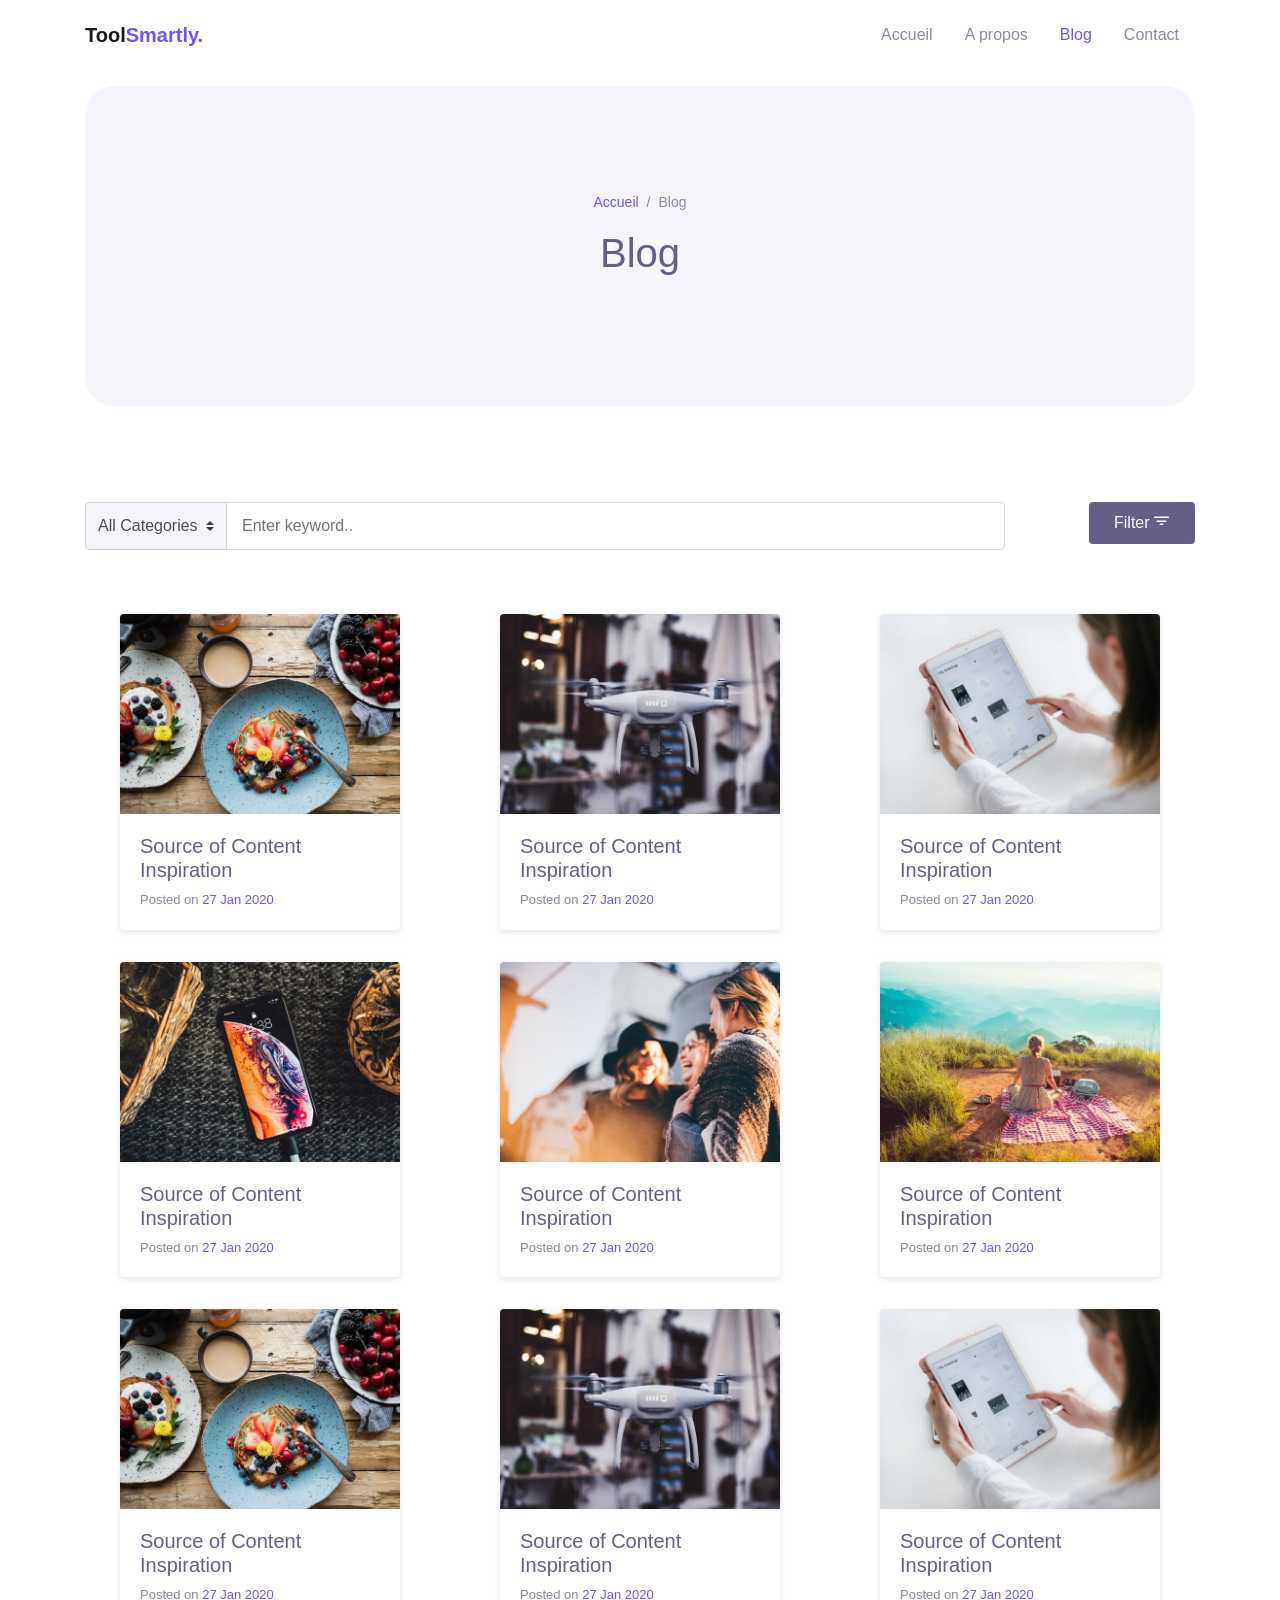
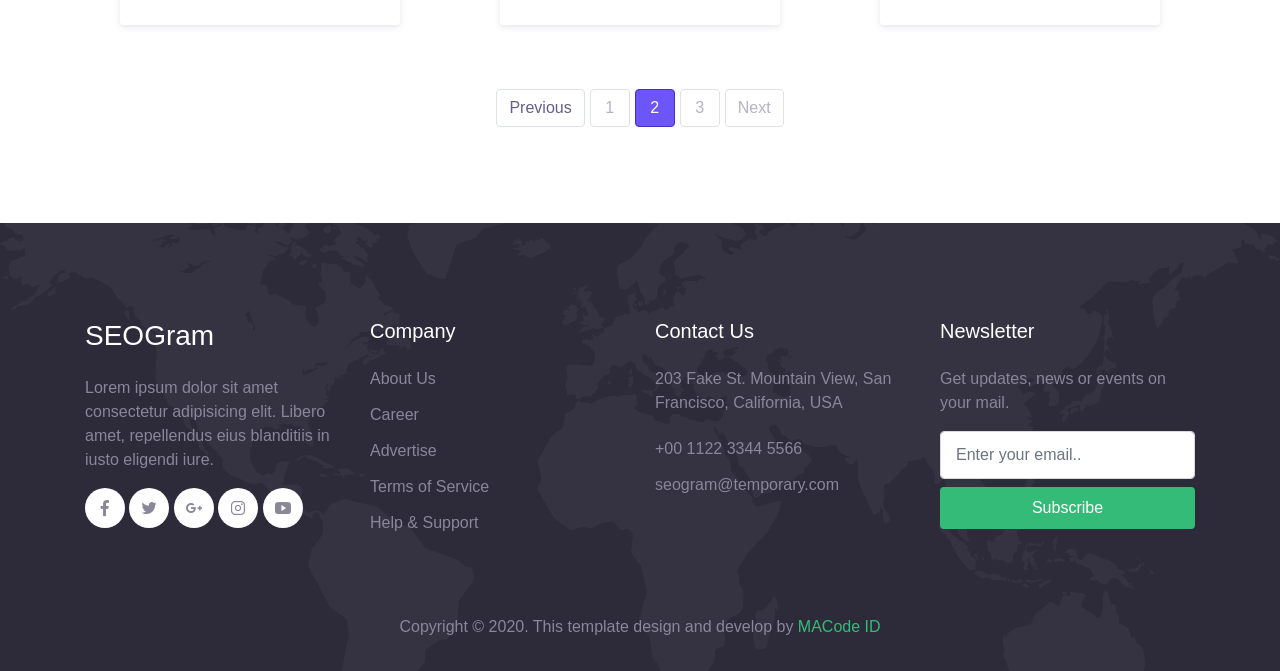
==== commit 022d0d91: "Update index.html" ====
--- a/blog/index.html
+++ b/blog/index.html
@@ -45,7 +45,7 @@
               <a class="nav-link" href="blog.html">Blog</a>
             </li>
             <li class="nav-item">
-              <a class="nav-link" href="contact.html">Contact</a>
+              <a class="nav-link" href="contact">Contact</a>
             </li>
 
           </ul>
@@ -100,7 +100,7 @@
           <div class="card-blog">
             <div class="header">
               <div class="post-thumb">
-                <img src="assets/img/blog/blog-1.jpg" alt="">
+                <img src="../assets/img/blog/blog-1.jpg" alt="">
               </div>
             </div>
             <div class="body">
@@ -114,35 +114,35 @@
           <div class="card-blog">
             <div class="header">
               <div class="post-thumb">
-                <img src="assets/img/blog/blog-2.jpg" alt="">
-              </div>
-            </div>
-            <div class="body">
-              <h5 class="post-title"><a href="blog-details.html">Source of Content Inspiration</a></h5>
-              <div class="post-date">Posted on <a href="#">27 Jan 2020</a></div>
-            </div>
-          </div>
-        </div>
-
-        <div class="col-lg-4 py-3">
-          <div class="card-blog">
-            <div class="header">
-              <div class="post-thumb">
-                <img src="assets/img/blog/blog-3.jpg" alt="">
-              </div>
-            </div>
-            <div class="body">
-              <h5 class="post-title"><a href="blog-details.html">Source of Content Inspiration</a></h5>
-              <div class="post-date">Posted on <a href="#">27 Jan 2020</a></div>
-            </div>
-          </div>
-        </div>
-
-        <div class="col-lg-4 py-3">
-          <div class="card-blog">
-            <div class="header">
-              <div class="post-thumb">
-                <img src="assets/img/blog/blog-4.jpg" alt="">
+                <img src="../assets/img/blog/blog-2.jpg" alt="">
+              </div>
+            </div>
+            <div class="body">
+              <h5 class="post-title"><a href="blog-details.html">Source of Content Inspiration</a></h5>
+              <div class="post-date">Posted on <a href="#">27 Jan 2020</a></div>
+            </div>
+          </div>
+        </div>
+
+        <div class="col-lg-4 py-3">
+          <div class="card-blog">
+            <div class="header">
+              <div class="post-thumb">
+                <img src="../assets/img/blog/blog-3.jpg" alt="">
+              </div>
+            </div>
+            <div class="body">
+              <h5 class="post-title"><a href="blog-details.html">Source of Content Inspiration</a></h5>
+              <div class="post-date">Posted on <a href="#">27 Jan 2020</a></div>
+            </div>
+          </div>
+        </div>
+
+        <div class="col-lg-4 py-3">
+          <div class="card-blog">
+            <div class="header">
+              <div class="post-thumb">
+                <img src="../assets/img/blog/blog-4.jpg" alt="">
               </div>
             </div>
             <div class="body">
@@ -156,35 +156,35 @@
           <div class="card-blog">
             <div class="header">
               <div class="post-thumb">
-                <img src="assets/img/blog/blog-5.jpg" alt="">
-              </div>
-            </div>
-            <div class="body">
-              <h5 class="post-title"><a href="blog-details.html">Source of Content Inspiration</a></h5>
-              <div class="post-date">Posted on <a href="#">27 Jan 2020</a></div>
-            </div>
-          </div>
-        </div>
-
-        <div class="col-lg-4 py-3">
-          <div class="card-blog">
-            <div class="header">
-              <div class="post-thumb">
-                <img src="assets/img/blog/blog-6.jpg" alt="">
-              </div>
-            </div>
-            <div class="body">
-              <h5 class="post-title"><a href="blog-details.html">Source of Content Inspiration</a></h5>
-              <div class="post-date">Posted on <a href="#">27 Jan 2020</a></div>
-            </div>
-          </div>
-        </div>
-
-        <div class="col-lg-4 py-3">
-          <div class="card-blog">
-            <div class="header">
-              <div class="post-thumb">
-                <img src="assets/img/blog/blog-1.jpg" alt="">
+                <img src="../assets/img/blog/blog-5.jpg" alt="">
+              </div>
+            </div>
+            <div class="body">
+              <h5 class="post-title"><a href="blog-details.html">Source of Content Inspiration</a></h5>
+              <div class="post-date">Posted on <a href="#">27 Jan 2020</a></div>
+            </div>
+          </div>
+        </div>
+
+        <div class="col-lg-4 py-3">
+          <div class="card-blog">
+            <div class="header">
+              <div class="post-thumb">
+                <img src="../assets/img/blog/blog-6.jpg" alt="">
+              </div>
+            </div>
+            <div class="body">
+              <h5 class="post-title"><a href="blog-details.html">Source of Content Inspiration</a></h5>
+              <div class="post-date">Posted on <a href="#">27 Jan 2020</a></div>
+            </div>
+          </div>
+        </div>
+
+        <div class="col-lg-4 py-3">
+          <div class="card-blog">
+            <div class="header">
+              <div class="post-thumb">
+                <img src="../assets/img/blog/blog-1.jpg" alt="">
               </div>
             </div>
             <div class="body">
@@ -198,21 +198,21 @@
           <div class="card-blog">
             <div class="header">
               <div class="post-thumb">
-                <img src="assets/img/blog/blog-2.jpg" alt="">
-              </div>
-            </div>
-            <div class="body">
-              <h5 class="post-title"><a href="blog-details.html">Source of Content Inspiration</a></h5>
-              <div class="post-date">Posted on <a href="#">27 Jan 2020</a></div>
-            </div>
-          </div>
-        </div>
-
-        <div class="col-lg-4 py-3">
-          <div class="card-blog">
-            <div class="header">
-              <div class="post-thumb">
-                <img src="assets/img/blog/blog-3.jpg" alt="">
+                <img src="../assets/img/blog/blog-2.jpg" alt="">
+              </div>
+            </div>
+            <div class="body">
+              <h5 class="post-title"><a href="blog-details.html">Source of Content Inspiration</a></h5>
+              <div class="post-date">Posted on <a href="#">27 Jan 2020</a></div>
+            </div>
+          </div>
+        </div>
+
+        <div class="col-lg-4 py-3">
+          <div class="card-blog">
+            <div class="header">
+              <div class="post-thumb">
+                <img src="../assets/img/blog/blog-3.jpg" alt="">
               </div>
             </div>
             <div class="body">
